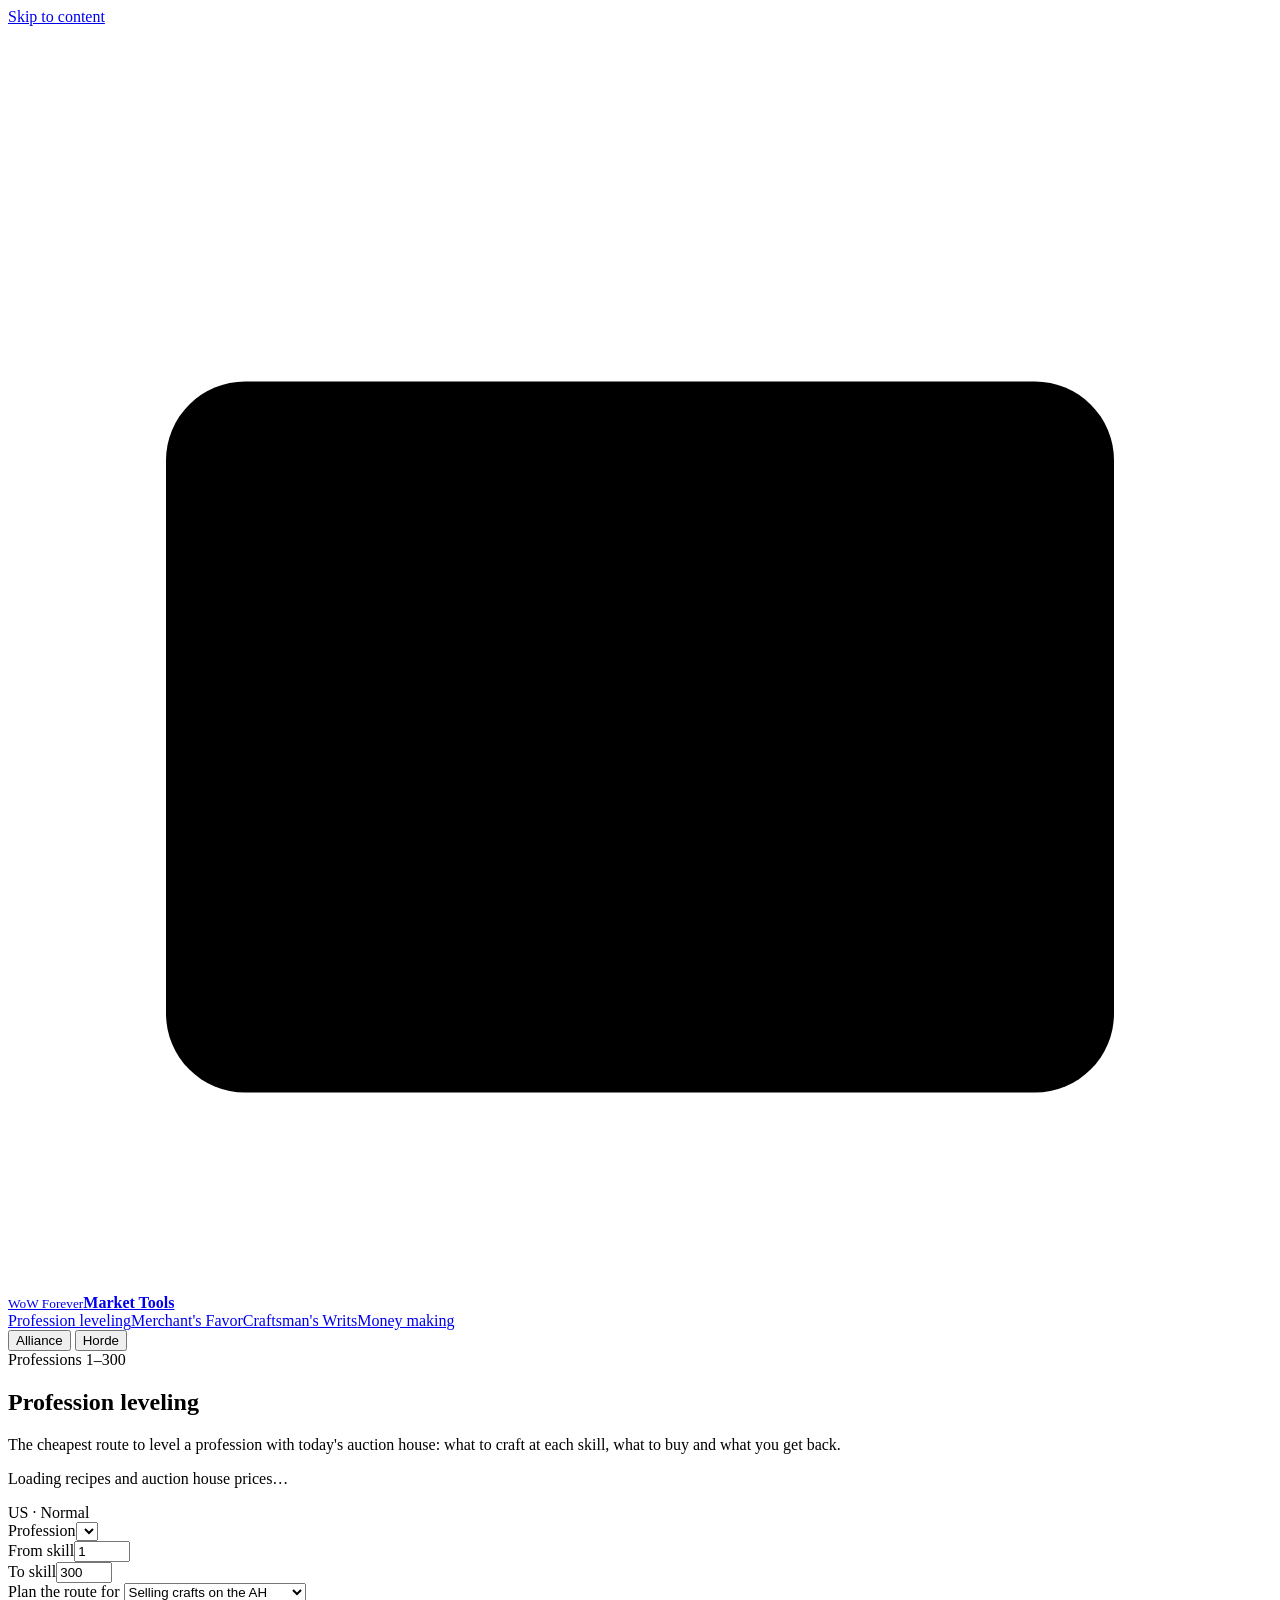
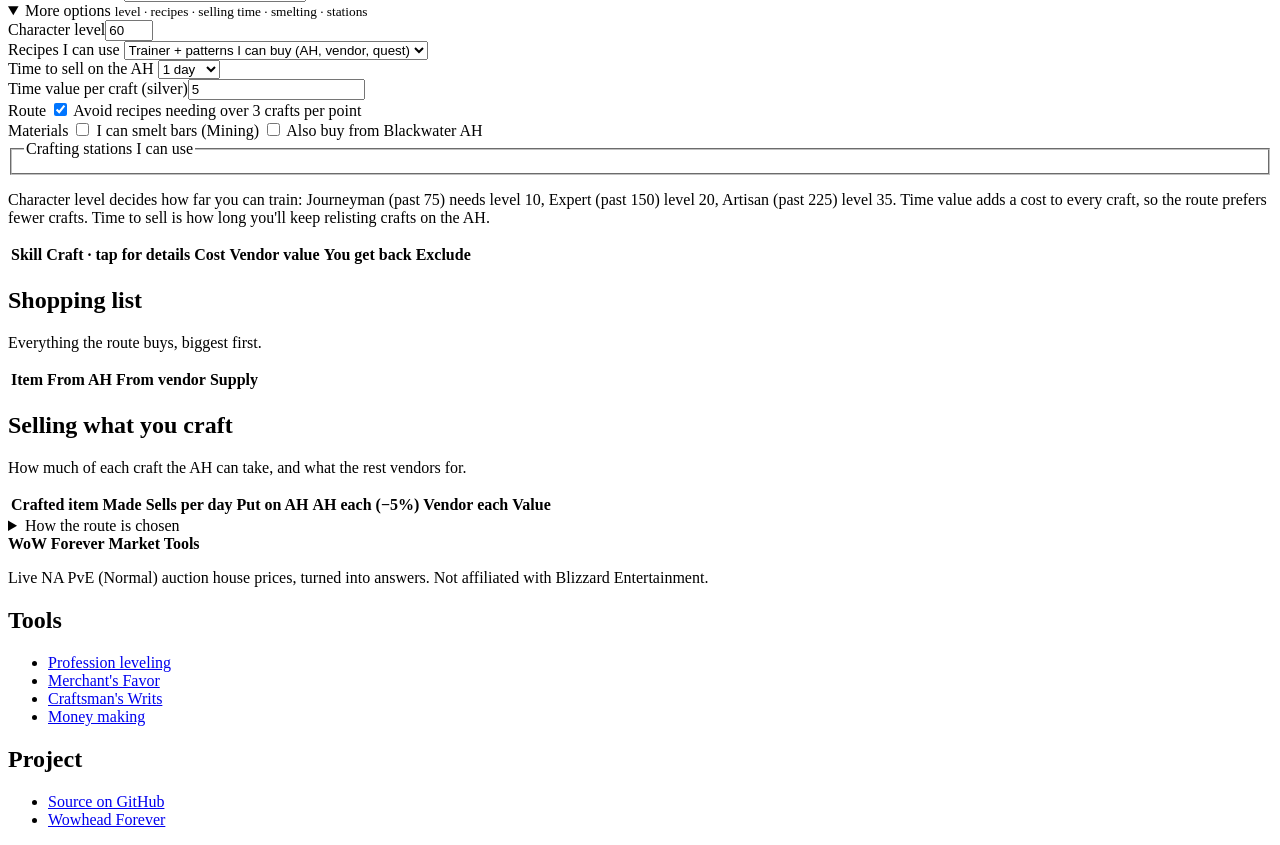
==== index.html @ 5d37f24b "Page text: NA PvE (Normal) instead of EU PvP Co-Authored-By: Claude Opus 5.5 <noreply@anthropic.com>" ====
<!doctype html>
<html lang="en">
<head>
<meta charset="utf-8">
<meta name="viewport" content="width=device-width, initial-scale=1">
<title>Profession Leveling · WoW Forever Market Tools</title>
<meta name="description" content="Cheapest 1-300 profession leveling route for WoW Forever, priced from the NA PvE (Normal) auction house every hour.">
<link rel="icon" href="data:image/svg+xml,%3Csvg xmlns='http://www.w3.org/2000/svg' viewBox='0 0 32 32'%3E%3Crect x='4' y='9' width='24' height='18' rx='2' fill='%23b8862f'/%3E%3Cpath d='M4 14h24M16 9v18' stroke='%23412c0c' stroke-width='2'/%3E%3C/svg%3E">
<link rel="preconnect" href="https://fonts.googleapis.com">
<link rel="preconnect" href="https://fonts.gstatic.com" crossorigin>
<link rel="stylesheet" href="https://fonts.googleapis.com/css2?family=Cinzel:wght@600;700&family=Inter:wght@400;500;600;700;800&display=swap">
<link rel="stylesheet" href="style.css">
</head>
<body>
<a class="skip" href="#main">Skip to content</a>
<header class="top">
  <div class="wrap bar">
    <a class="brand" href="./">
      <svg viewBox="0 0 32 32" aria-hidden="true"><rect x="4" y="9" width="24" height="18" rx="2"/><path d="M4 14h24M16 9v18"/></svg>
      <span class="brand-name"><small>WoW Forever</small><b>Market Tools</b></span>
    </a>
    <nav class="tabs" aria-label="Tools"><a href="./" aria-current="page">Profession leveling</a><a href="favor.html">Merchant's Favor</a><a href="writs.html">Craftsman's Writs</a><a href="money.html">Money making</a></nav>
    <div class="seg" role="radiogroup" aria-label="Faction">
      <button data-faction="alliance" role="radio">Alliance</button>
      <button data-faction="horde" role="radio">Horde</button>
    </div>
  </div>
</header>

<main class="wrap" id="main">
  <section class="intro">
    <span class="eyebrow">Professions 1–300</span>
    <h1>Profession leveling</h1>
    <p class="lead">The cheapest route to level a profession with today's auction house: what to craft at each skill, what to buy and what you get back.</p>
    <div class="intro-meta">
      <p class="status" id="status">Loading recipes and auction house prices…</p>
      <span class="pill" id="market">US · Normal</span>
    </div>
  </section>

  <section class="panel settings" aria-label="Route settings">
    <div class="controls">
      <div class="ctl"><label for="prof">Profession</label><select id="prof"></select></div>
      <div class="ctl"><label for="from" id="fromLbl">From skill</label><input id="from" type="number" min="1" max="299" value="1"></div>
      <div class="ctl"><label for="to" id="toLbl">To skill</label><input id="to" type="number" min="2" max="300" value="300"></div>
      <div class="ctl">
        <label for="sellmode">Plan the route for</label>
        <select id="sellmode">
          <option value="ah">Selling crafts on the AH</option>
          <option value="vendor">Vendoring crafts</option>
          <option value="none">Ignoring what crafts sell for</option>
        </select>
      </div>
    </div>
    <details class="more" open>
      <summary>More options <small>level · recipes · selling time · smelting · stations</small></summary>
      <div class="controls">
        <div class="ctl"><label for="level">Character level</label><input id="level" type="number" min="1" max="60" step="1" value="60" aria-describedby="time-help"></div>
        <div class="ctl">
          <label for="patterns">Recipes I can use</label>
          <select id="patterns">
            <option value="buyable">Trainer + patterns I can buy (AH, vendor, quest)</option>
            <option value="vendor">Trainer + vendor &amp; quest patterns (no drops)</option>
            <option value="trainer">Trainer only</option>
            <option value="all">Trainer + every pattern (I already own them)</option>
          </select>
        </div>
        <div class="ctl">
          <label for="wait">Time to sell on the AH</label>
          <select id="wait">
            <option value="1">1 day</option>
            <option value="3">3 days</option>
            <option value="7">7 days</option>
          </select>
        </div>
        <div class="ctl"><label for="time">Time value per craft (silver)</label><input id="time" type="number" min="0" step="1" value="5" aria-describedby="time-help"></div>
        <div class="ctl">
          <span class="lbl">Route</span>
          <label class="chk"><input id="fast" type="checkbox" checked> Avoid recipes needing over 3 crafts per point</label>
        </div>
        <div class="ctl">
          <span class="lbl">Materials</span>
          <label class="chk"><input id="mining" type="checkbox"> I can smelt bars (Mining)</label>
          <label class="chk"><input id="neutral" type="checkbox"> Also buy from Blackwater AH</label>
        </div>
        <fieldset class="ctl profs" id="stationsCtl"><legend>Crafting stations I can use</legend><div id="stations" class="stations"></div></fieldset>
      </div>
      <div class="controls fish-ctl" id="fishCtl" hidden>
        <div class="ctl fish-both"><label for="ffrom">Fishing from skill</label><input id="ffrom" type="number" min="1" max="299" value="1"></div>
        <div class="ctl fish-both"><label for="fto">Fishing to skill</label><input id="fto" type="number" min="2" max="300" value="300"></div>
        <div class="ctl">
          <label for="pole">Fishing pole</label>
          <select id="pole">
            <option value="0">Fishing Pole (+0)</option>
            <option value="5">Strong Fishing Pole (+5)</option>
            <option value="20">Big Iron Fishing Pole (+20)</option>
            <option value="25">Nat Pagle's Extreme Angler FC-5000 (+25)</option>
            <option value="35">Arcanite Fishing Pole (+35)</option>
          </select>
        </div>
        <div class="ctl"><label for="castsec">Seconds per cast</label><input id="castsec" type="number" min="5" max="40" step="1" value="15"></div>
        <div class="ctl"><label for="hourval">My time is worth (gold / hour)</label><input id="hourval" type="number" min="0" step="1" value="10"></div>
        <div class="ctl fish-both"><span class="lbl">Fish I catch</span><label class="chk"><input id="cookcatch" type="checkbox" checked> Cook them first, even when selling raw would pay more</label></div>
      </div>
      <p class="hint" id="time-help">Character level decides how far you can train: Journeyman (past 75) needs level 10, Expert (past 150) level 20, Artisan (past 225) level 35. Time value adds a cost to every craft, so the route prefers fewer crafts. Time to sell is how long you'll keep relisting crafts on the AH.</p>
    </details>
  </section>

  <section class="panel" aria-label="Fishing route" id="fishPanel" hidden>
    <div class="panel-head">
      <div><h2>Fishing route</h2><p id="fishLead">Where to fish at each skill, with the lure that pays for itself, and what the catch is worth.</p></div>
    </div>
    <div class="plan-sum sum2" id="fishSummary" aria-live="polite"></div>
    <div id="fishStuck"></div>
    <div class="table-scroll">
      <table class="shop fishsteps"><thead><tr><th class="num">Skill</th><th>Where to fish</th><th class="num">Catches</th><th class="num">Time</th><th class="num">Lures</th><th class="num" id="fishRetHead">Catch worth</th></tr></thead><tbody id="fishSteps"></tbody></table>
    </div>
  </section>

  <section class="panel" aria-label="Route" id="routePanel">
    <div class="plan-sum sum2" id="summary" aria-live="polite"></div>
    <div id="stuck"></div>
    <p class="hint" id="excl"></p>
    <div class="table-scroll sticky">
      <table class="steps cards" id="stepsTable">
        <thead><tr><th class="num">Skill</th><th>Craft · tap for details</th><th class="num">Cost</th><th class="num" id="vendHead">Vendor value</th><th class="num" id="retHead">You get back</th><th><span class="sr-only">Exclude</span></th></tr></thead>
        <tbody id="steps"></tbody>
      </table>
    </div>
  </section>

  <section class="panel" aria-label="Shopping list" id="shopPanel">
    <div class="panel-head">
      <div><h2>Shopping list</h2><p>Everything the route buys, biggest first.</p></div>
    </div>
    <div class="table-scroll">
      <table class="shop"><thead><tr><th>Item</th><th class="num">From AH</th><th class="num">From vendor</th><th class="num">Supply</th></tr></thead><tbody id="shop"></tbody></table>
    </div>
  </section>

  <section class="panel" aria-label="Selling">
    <div class="panel-head">
      <div><h2>Selling what you craft</h2><p>How much of each craft the AH can take, and what the rest vendors for.</p></div>
    </div>
    <p class="hint" id="salesnote"></p>
    <div class="table-scroll">
      <table class="shop sell"><thead><tr><th>Crafted item</th><th class="num">Made</th><th class="num">Sells per day</th><th class="num">Put on AH</th><th class="num">AH each (−5%)</th><th class="num">Vendor each</th><th class="num">Value</th></tr></thead><tbody id="sell"></tbody></table>
    </div>
  </section>

  <details class="explain">
    <summary>How the route is chosen</summary>
    <p>Each skill point uses the recipe with the lowest expected cost per point right now. Orange always gives a point; yellow and green give one with chance (grey − skill) ÷ (grey − yellow). Each step's details show its thresholds as <span class="o">yellow</span> <span class="y">green</span> <span class="gr">grey</span>.</p>
    <p>Open a step to see its alternative: the next-cheapest recipe at that point, how much more (or less) it would cost over the same skill points, and a "Use it instead" button that drops the current recipe and re-plans.</p>
    <p>Three rules keep the route practical, like a written guide. It stays on the current recipe unless another one is more than 10% cheaper, so it doesn't switch back and forth for a few copper. With "Avoid recipes needing over 3 crafts per point" ticked, it skips slow green recipes whenever a faster one exists. And every craft costs the time value you set (5 silver by default), so it prefers fewer crafts.</p>
    <p>What you make is kept for later steps when a later recipe needs it (blasting powder for bombs, bolts for tailoring, grinding stones for weapons), like the written guides do: those steps say "keep N for later" and "uses N from earlier steps", and the route plans twice so it knows which reagents are worth making early for skill points. Tools are bought or crafted once, the first time a step needs them: Blacksmith Hammer from a vendor, Arclight Spanner and Gyromatic Micro-Adjustor crafted, and the runed rods every enchant needs.</p>
    <p>Patterns: "Trainer + patterns on AH / vendor / quest" uses patterns you can actually get (vendor prices and NPCs are Classic data; quest patterns such as the Imperial Plate plans count as free). "All patterns" assumes you have every pattern, including drops and new Forever patterns whose source we don't know yet.</p>
    <p>The route stops at each rank cap (75, 150, 225) and shows where to train the next rank. Journeyman needs character level 10, Expert level 20, Artisan level 35, so a lower "Character level" ends the route at the last rank you can train.</p>
    <p>Reagents come from vendors when cheaper, otherwise from the cheapest auction listings still left, or are crafted yourself (bolts, bars, leather…) when that is cheaper. Click ✕ on a step to drop a recipe you don't want; the route is re-planned without it.</p>
    <p>Trainer fees are included: each trainer recipe's cost is paid once, on the step that first uses it ("incl. training"), and each rank's fee (Journeyman 5s, Expert 50s, Artisan 5g) on its training row. Forever's trainer prices and learn skills come from Wowhead's Forever data. Cooking and First Aid's higher ranks come from books or quests, not a trainer fee.</p>
    <p>The route switches recipes only when the other one is clearly cheaper (15%, and at least a minimum per skill point that grows with level) and stays usable for at least 5 more points, so it doesn't jump between items to save a few copper.</p>
    <h3>Fishing</h3>
    <p>Pick <i>Fishing</i> or <i>Fishing + Cooking</i> as the profession. A cast catches something with chance (your skill − the spot's base skill + 5)%, where your skill includes the pole and lure; below the base skill nothing bites, and from base + 95 nothing gets away (25 in the starting zones, 75 in the capitals and level 10–20 zones, 150, 225, 300 and 425 further out). Fishing skill goes up on successful catches only, and where you fish doesn't change the rate: 1 catch per point up to 100, then one more catch per point every 25 skill (10 per point at 290–300), about 1,280 catches for 1–300.</p>
    <p>Each skill point picks the spot and lure with the lowest cost: hours spent × what your time is worth, plus lures, minus what the catch sells for (on the AH up to your share of measured demand, the rest at the vendor). It only moves to another spot when that is clearly better, since travel isn't free, and only to zones your character level is suited for. Ranks: Journeyman at skill 50 from any fishing trainer (level 10), Expert with the book "Expert Fishing - The Bass and You" from Old Man Heming in Booty Bay (skill 125, level 20), Artisan from Nat Pagle's quest in Dustwallow Marsh (skill 225, level 35).</p>
    <p><i>Fishing + Cooking</i> plans both: the fishing route first, then the cooking route uses the fish you caught before buying any (each fish counted at what you'd have sold it for). With "Cook them first" ticked (the default) the cooking route treats your catch as nearly free (its vendor price), so it cooks the fish you caught before buying anything; the totals still count what you give up by not selling them raw. Untick it to cook a fish only when that beats selling it. The fishing route values fish the cooking route needs at what buying them would cost, so it prefers spots with the fish you'll cook. Cook a step once you've caught its fish.</p>
    <p class="fine">Fishing data: Classic 1.12 server tables (zone skills and catch tables), whose skill thresholds match WoW Forever's; Forever's fishing camp objects (Fishing Rack, Fishing Hut) and new baits aren't included. Fish shares are averages: Nightfin Snapper bites at night and Sunscale Salmon by day, and Winter Squid (Oct–Mar) or Summer Bass (Apr–Sep) depend on the season. Schools (pools) aren't modelled.</p>
    <h3>How AH sales are estimated</h3>
    <p>Blizzard's API lists auctions but never says what sold. Every hour the price job compares the new snapshot with the previous one: a listing with 2+ hours left that is gone an hour later can't have expired, so it was bought or cancelled by its seller (the two look the same). That gives units taken off the AH per day for each item: an upper limit on real sales, used as demand.</p>
    <p>The plan only puts on the AH what you could sell at half of that daily demand over the time you pick, priced at the lower of the cheapest listing now and the average price items actually sold at, minus the 5% cut. The rest is vendored. Prices move while everyone levels: when an item's price is falling, the plan assumes it keeps falling until the middle of your selling time (it never assumes a rise), and when more than 2 days of supply is already listed your share shrinks in proportion. The sell list shows each item's trend and warns about crowded markets; when the bot publishes new prices the page offers to re-plan. Deposits and undercutting wars are not included, so the AH total is still an estimate; the vendor total is guaranteed.</p>
    <h3>About the data</h3>
    <p>Recipes, reagents and skill-up colours come from the live WoW Forever client (via the Blizzard Game Data API and wago.tools client tables), so Forever's own changes are included — for example sharpening stones turn grey much earlier than in Classic. The client doesn't say at which skill a trainer teaches a recipe, so that comes from Classic, lowered by as much as Forever moved the recipe's colours (Forever teaches many Tailoring, Blacksmithing and Leatherworking recipes 20–30 points earlier). Vendor prices come from Classic data. Forever turned many recipes into patterns (many bought with Merchant's Favor from the faction camp vendors); pattern steps are tagged, with the auction house price when one is listed. Some recipes need crafting stations such as an Anvil, Forge, Tanning Rack or Sewing Machine.</p>
    <p class="fine" id="perf"></p>
  </details>
</main>

<footer class="site-foot">
  <div class="wrap foot">
    <div>
      <b>WoW Forever Market Tools</b>
      <p>Live NA PvE (Normal) auction house prices, turned into answers. Not affiliated with Blizzard Entertainment.</p>
      <p id="updated"></p>
    </div>
    <nav aria-label="Tools (footer)">
      <h2>Tools</h2>
      <ul><li><a href="./">Profession leveling</a></li><li><a href="favor.html">Merchant's Favor</a></li><li><a href="writs.html">Craftsman's Writs</a></li><li><a href="money.html">Money making</a></li></ul>
    </nav>
    <div>
      <h2>Project</h2>
      <ul><li><a href="https://github.com/AidVir/wow-forever-favor">Source on GitHub</a></li><li><a href="https://www.wowhead.com/forever">Wowhead Forever</a></li></ul>
    </div>
  </div>
</footer>
<script type="module" src="leveling.js"></script>
</body>
</html>
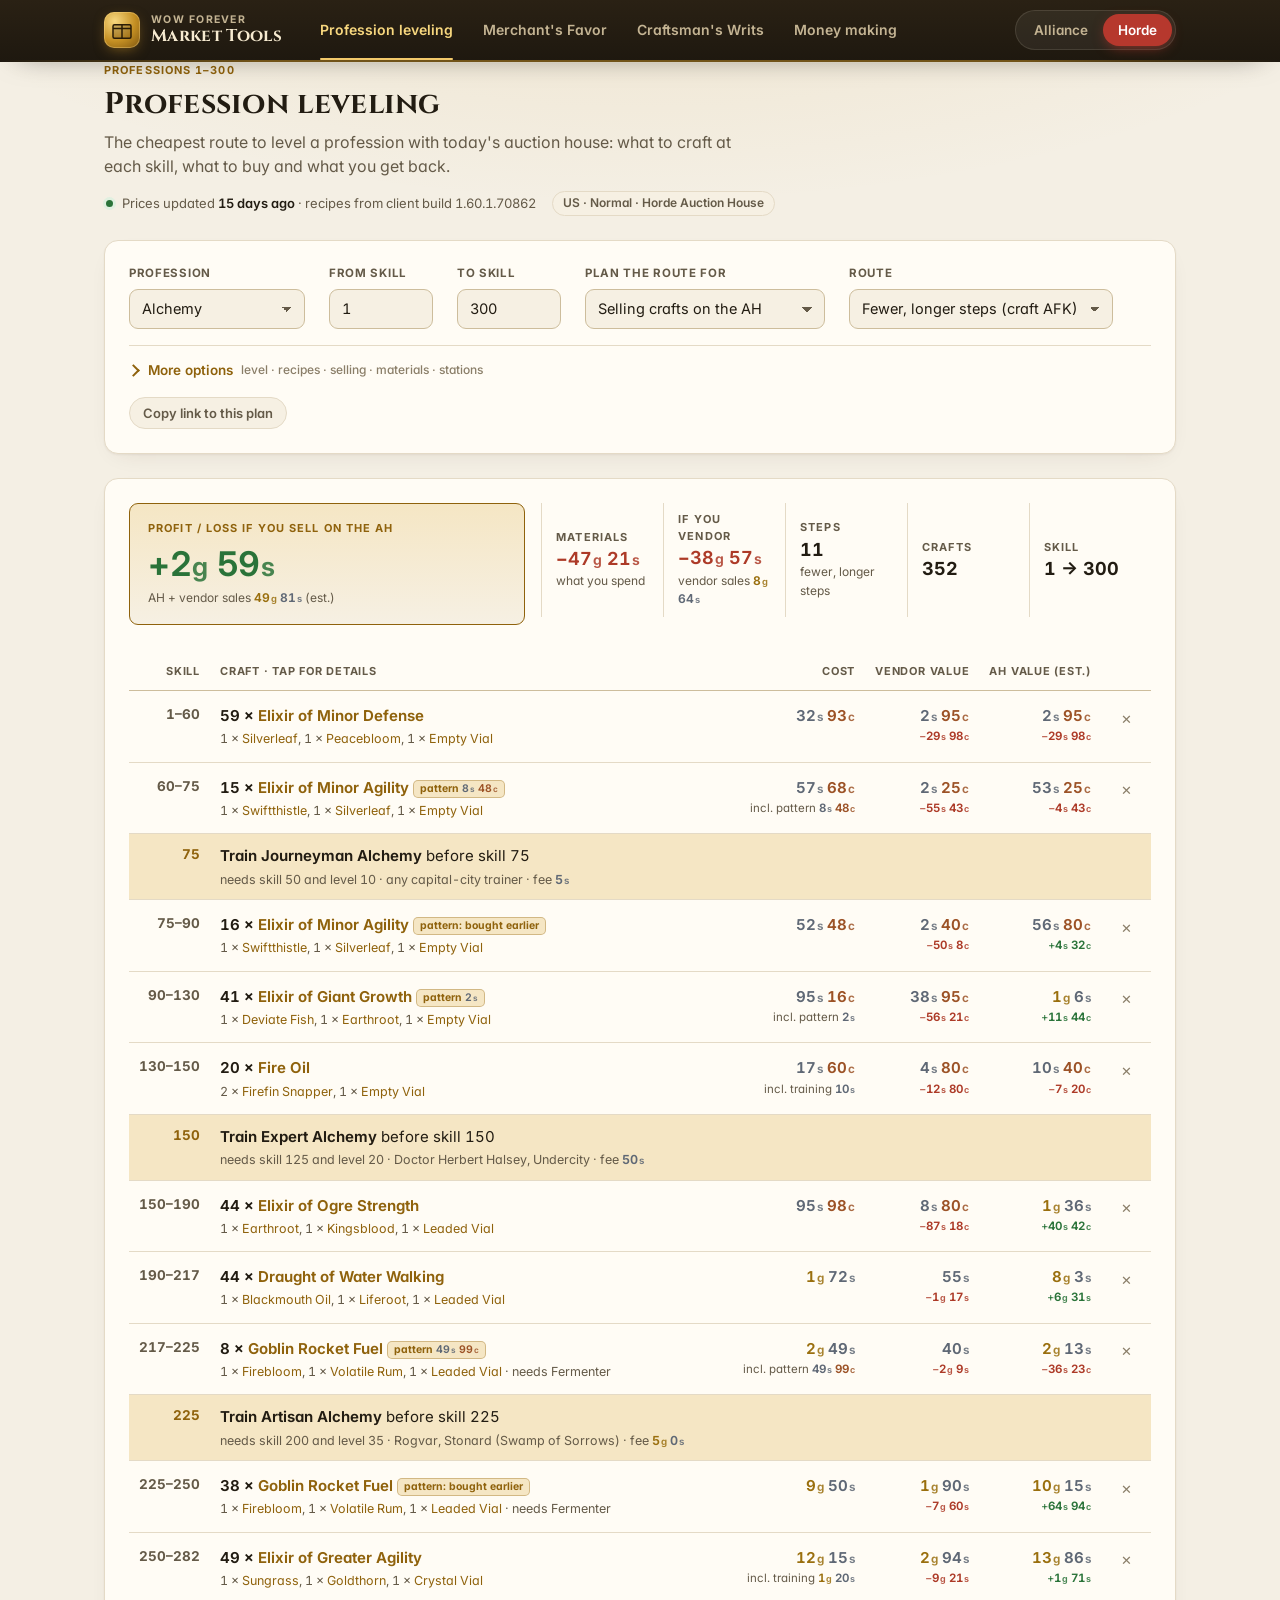
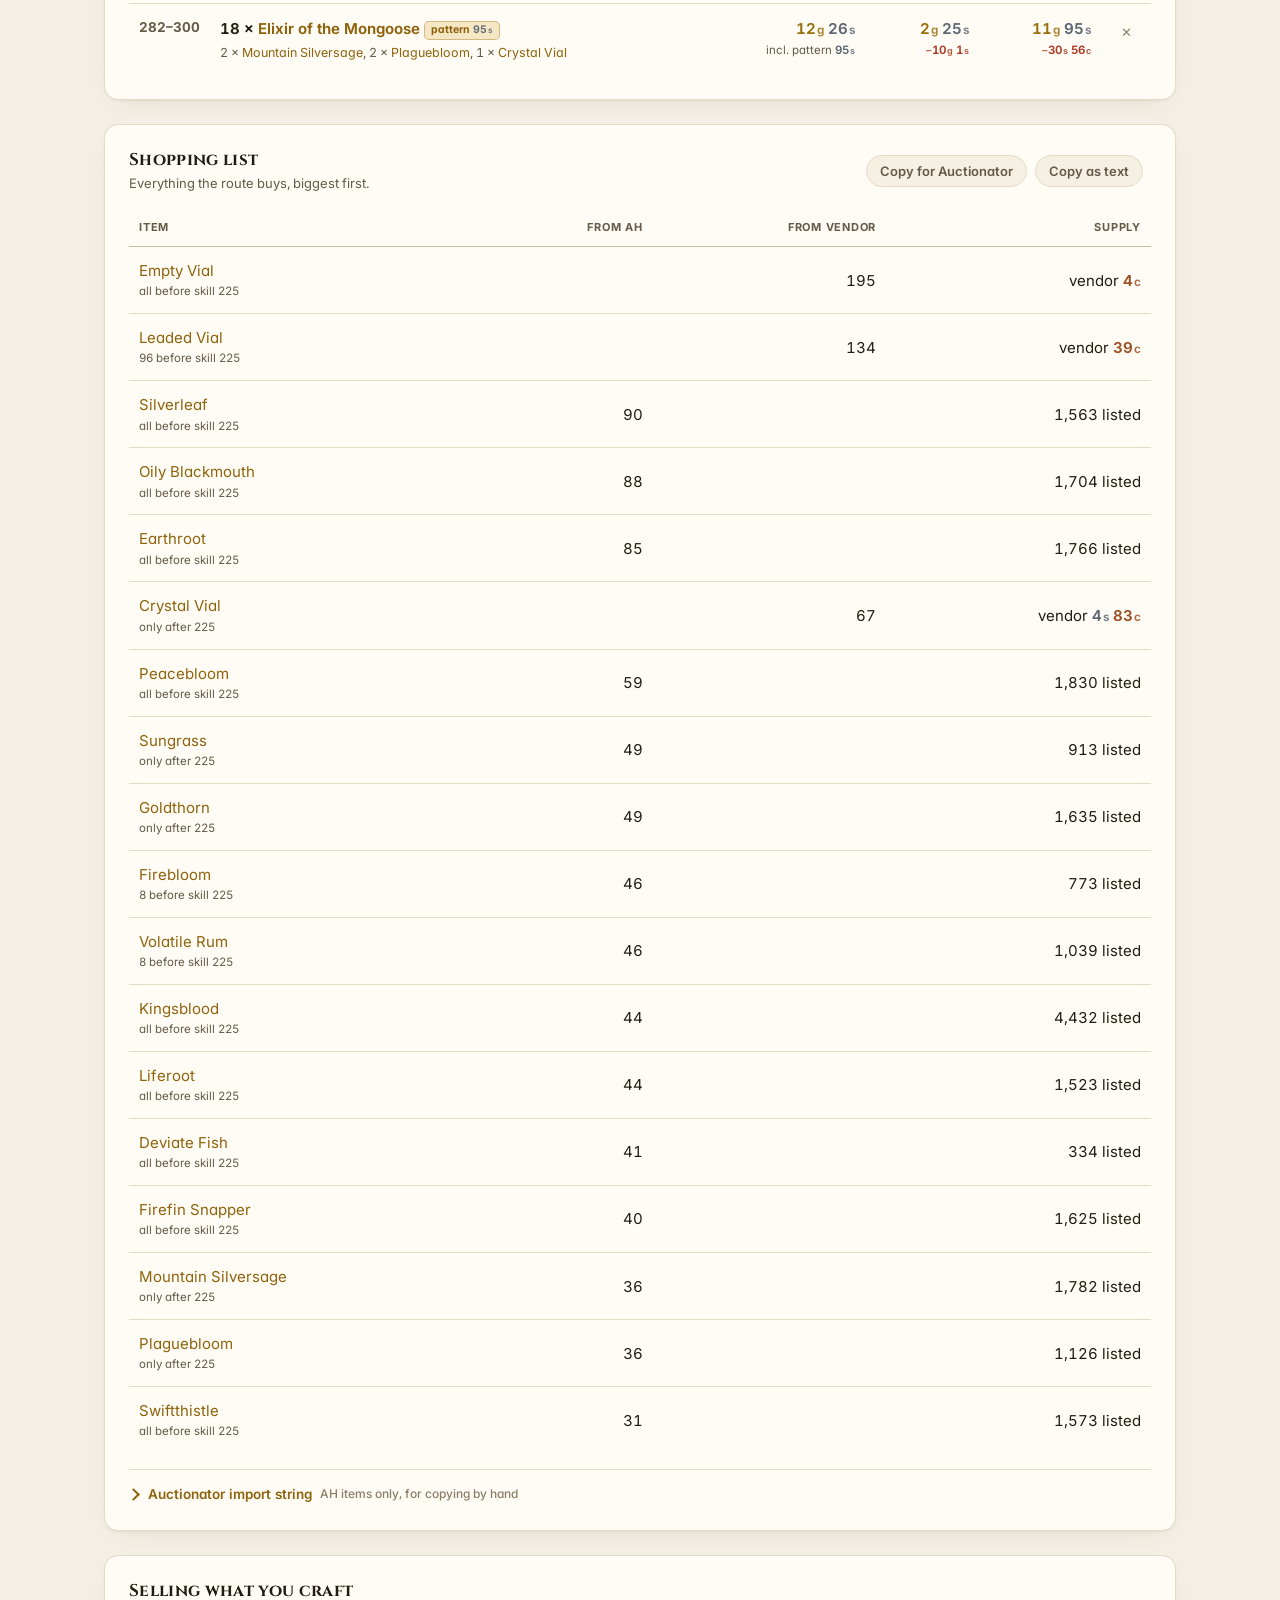
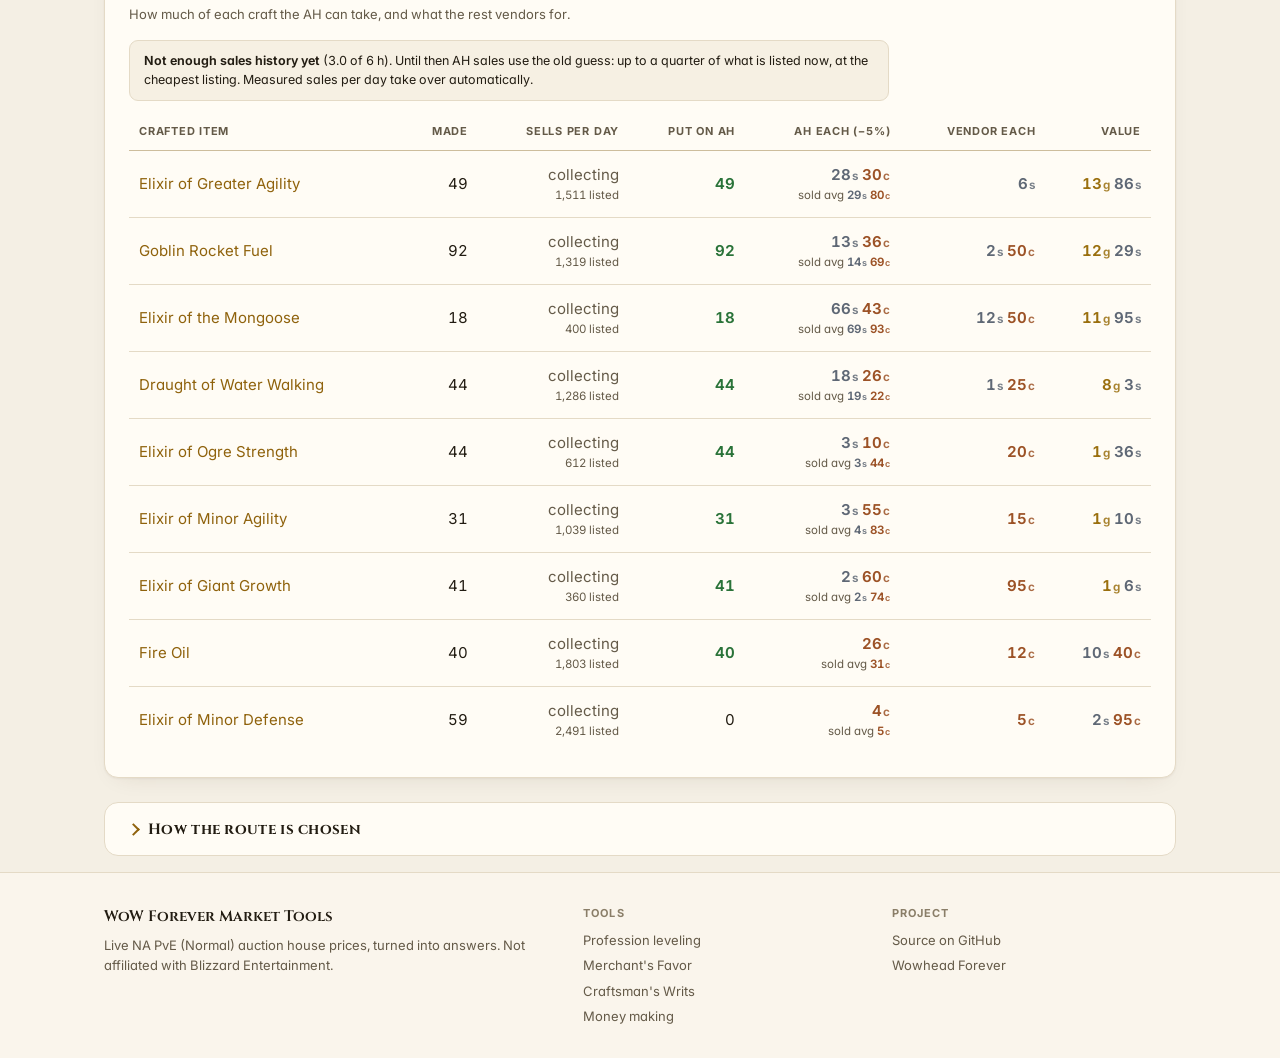
==== commit 57eb4e23: "Sync with AidVir/wow-forever-favor (46f8a31) Keeps this fork's NA PvE prices, houses and wording.  C" ====
--- a/index.html
+++ b/index.html
@@ -41,8 +41,8 @@
   <section class="panel settings" aria-label="Route settings">
     <div class="controls">
       <div class="ctl"><label for="prof">Profession</label><select id="prof"></select></div>
-      <div class="ctl"><label for="from" id="fromLbl">From skill</label><input id="from" type="number" min="1" max="299" value="1"></div>
-      <div class="ctl"><label for="to" id="toLbl">To skill</label><input id="to" type="number" min="2" max="300" value="300"></div>
+      <div class="ctl ctl-num"><label for="from" id="fromLbl">From skill</label><input id="from" type="number" min="1" max="299" value="1"></div>
+      <div class="ctl ctl-num"><label for="to" id="toLbl">To skill</label><input id="to" type="number" min="2" max="300" value="300"></div>
       <div class="ctl">
         <label for="sellmode">Plan the route for</label>
         <select id="sellmode">
@@ -51,20 +51,34 @@
           <option value="none">Ignoring what crafts sell for</option>
         </select>
       </div>
-    </div>
-    <details class="more" open>
-      <summary>More options <small>level · recipes · selling time · smelting · stations</small></summary>
-      <div class="controls">
-        <div class="ctl"><label for="level">Character level</label><input id="level" type="number" min="1" max="60" step="1" value="60" aria-describedby="time-help"></div>
-        <div class="ctl">
-          <label for="patterns">Recipes I can use</label>
-          <select id="patterns">
-            <option value="buyable">Trainer + patterns I can buy (AH, vendor, quest)</option>
-            <option value="vendor">Trainer + vendor &amp; quest patterns (no drops)</option>
-            <option value="trainer">Trainer only</option>
-            <option value="all">Trainer + every pattern (I already own them)</option>
-          </select>
-        </div>
+      <div class="ctl">
+        <label for="mode">Route</label>
+        <select id="mode">
+          <option value="afk">Fewer, longer steps (craft AFK)</option>
+          <option value="profit">Most profit (switch often)</option>
+        </select>
+      </div>
+    </div>
+    <details class="more" data-remember="lv-more">
+      <summary>More options <small>level · recipes · selling · materials · stations</small></summary>
+      <div class="opt-group">
+        <h3 class="opt-h">Character &amp; recipes</h3>
+        <div class="controls">
+          <div class="ctl ctl-num"><label for="level">Character level</label><input id="level" type="number" min="1" max="60" step="1" value="60" aria-describedby="time-help"></div>
+          <div class="ctl ctl-wide">
+            <label for="patterns">Recipes I can use</label>
+            <select id="patterns">
+              <option value="buyable">Trainer + patterns I can buy (AH, vendor, quest)</option>
+              <option value="vendor">Trainer + vendor &amp; quest patterns (no drops)</option>
+              <option value="trainer">Trainer only</option>
+              <option value="all">Trainer + every pattern (I already own them)</option>
+            </select>
+          </div>
+        </div>
+      </div>
+      <div class="opt-group">
+        <h3 class="opt-h">Route &amp; selling</h3>
+        <div class="controls">
         <div class="ctl">
           <label for="wait">Time to sell on the AH</label>
           <select id="wait">
@@ -73,37 +87,55 @@
             <option value="7">7 days</option>
           </select>
         </div>
-        <div class="ctl"><label for="time">Time value per craft (silver)</label><input id="time" type="number" min="0" step="1" value="5" aria-describedby="time-help"></div>
-        <div class="ctl">
-          <span class="lbl">Route</span>
-          <label class="chk"><input id="fast" type="checkbox" checked> Avoid recipes needing over 3 crafts per point</label>
-        </div>
-        <div class="ctl">
-          <span class="lbl">Materials</span>
-          <label class="chk"><input id="mining" type="checkbox"> I can smelt bars (Mining)</label>
-          <label class="chk"><input id="neutral" type="checkbox"> Also buy from Blackwater AH</label>
-        </div>
-        <fieldset class="ctl profs" id="stationsCtl"><legend>Crafting stations I can use</legend><div id="stations" class="stations"></div></fieldset>
-      </div>
-      <div class="controls fish-ctl" id="fishCtl" hidden>
-        <div class="ctl fish-both"><label for="ffrom">Fishing from skill</label><input id="ffrom" type="number" min="1" max="299" value="1"></div>
-        <div class="ctl fish-both"><label for="fto">Fishing to skill</label><input id="fto" type="number" min="2" max="300" value="300"></div>
-        <div class="ctl">
-          <label for="pole">Fishing pole</label>
-          <select id="pole">
-            <option value="0">Fishing Pole (+0)</option>
-            <option value="5">Strong Fishing Pole (+5)</option>
-            <option value="20">Big Iron Fishing Pole (+20)</option>
-            <option value="25">Nat Pagle's Extreme Angler FC-5000 (+25)</option>
-            <option value="35">Arcanite Fishing Pole (+35)</option>
-          </select>
-        </div>
-        <div class="ctl"><label for="castsec">Seconds per cast</label><input id="castsec" type="number" min="5" max="40" step="1" value="15"></div>
-        <div class="ctl"><label for="hourval">My time is worth (gold / hour)</label><input id="hourval" type="number" min="0" step="1" value="10"></div>
-        <div class="ctl fish-both"><span class="lbl">Fish I catch</span><label class="chk"><input id="cookcatch" type="checkbox" checked> Cook them first, even when selling raw would pay more</label></div>
-      </div>
-      <p class="hint" id="time-help">Character level decides how far you can train: Journeyman (past 75) needs level 10, Expert (past 150) level 20, Artisan (past 225) level 35. Time value adds a cost to every craft, so the route prefers fewer crafts. Time to sell is how long you'll keep relisting crafts on the AH.</p>
+        <div class="ctl ctl-num"><label for="time">Time per craft (silver)</label><input id="time" type="number" min="0" step="1" value="5" aria-describedby="time-help"></div>
+        </div>
+        <p class="hint" id="time-help">Ranks need character level 10 (past 75), 20 (past 150) and 35 (past 225). Time per craft makes the route prefer fewer crafts.</p>
+      </div>
+      <div class="opt-group">
+        <h3 class="opt-h">Materials</h3>
+        <div class="controls">
+          <div class="ctl">
+            <span class="lbl">I can also</span>
+            <label class="chk"><input id="mining" type="checkbox"> Smelt bars (Mining)</label>
+            <label class="chk"><input id="neutral" type="checkbox"> Buy from Blackwater AH (neutral)</label>
+          </div>
+          <fieldset class="ctl profs" id="stationsCtl"><legend>Crafting stations I can use</legend><div id="stations" class="stations"></div></fieldset>
+        </div>
+        <div class="controls owned-ctl">
+          <div class="ctl owned">
+            <label for="owned">Materials I already have</label>
+            <textarea id="owned" rows="3" spellcheck="false" autocomplete="off" placeholder="20x Linen Cloth&#10;Copper Bar x40&#10;Light Leather 15" aria-describedby="owned-help ownedHint"></textarea>
+            <p class="hint" id="owned-help">One item per line with a count. Used first and counted as free.</p>
+            <p class="hint" id="ownedHint" aria-live="polite"></p>
+          </div>
+        </div>
+      </div>
+      <div class="opt-group" id="fishCtl" hidden>
+        <h3 class="opt-h">Fishing</h3>
+        <div class="controls fish-ctl">
+          <div class="ctl ctl-num fish-both"><label for="ffrom">Fishing from skill</label><input id="ffrom" type="number" min="1" max="299" value="1"></div>
+          <div class="ctl ctl-num fish-both"><label for="fto">Fishing to skill</label><input id="fto" type="number" min="2" max="300" value="300"></div>
+          <div class="ctl">
+            <label for="pole">Fishing pole</label>
+            <select id="pole">
+              <option value="0">Fishing Pole (+0)</option>
+              <option value="5" data-lvl="5">Strong Fishing Pole (+5)</option>
+              <option value="15" data-lvl="20">Ravaged Fishing Pole (+15, level 20)</option>
+              <option value="20" data-lvl="25">Big Iron Fishing Pole (+20, level 25)</option>
+              <option value="25">Nat Pagle's Extreme Angler FC-5000 (+25)</option>
+              <option value="35">Arcanite Fishing Pole (+35)</option>
+            </select>
+          </div>
+          <div class="ctl ctl-num"><label for="castsec">Seconds per cast</label><input id="castsec" type="number" min="5" max="40" step="1" value="15"></div>
+          <div class="ctl ctl-num"><label for="hourval">My time (gold / hour)</label><input id="hourval" type="number" min="0" step="1" value="10"></div>
+          <div class="ctl fish-both"><span class="lbl">Fish I catch</span><label class="chk"><input id="cookcatch" type="checkbox" checked> Cook them first, even when raw pays more</label></div>
+        </div>
+      </div>
     </details>
+    <div class="share-row">
+      <button type="button" class="chip" id="shareLink">Copy link to this plan</button>
+      <span class="share-msg" id="shareMsg" aria-live="polite"></span>
+    </div>
   </section>
 
   <section class="panel" aria-label="Fishing route" id="fishPanel" hidden>
@@ -132,10 +164,20 @@
   <section class="panel" aria-label="Shopping list" id="shopPanel">
     <div class="panel-head">
       <div><h2>Shopping list</h2><p>Everything the route buys, biggest first.</p></div>
+      <div class="export-btns">
+        <button type="button" class="chip" id="copyAuc" title="Paste in Auctionator: Shopping tab → Import">Copy for Auctionator</button>
+        <button type="button" class="chip" id="copyTxt">Copy as text</button>
+        <span class="copy-msg" id="copyMsg" role="status" aria-live="polite"></span>
+      </div>
     </div>
     <div class="table-scroll">
       <table class="shop"><thead><tr><th>Item</th><th class="num">From AH</th><th class="num">From vendor</th><th class="num">Supply</th></tr></thead><tbody id="shop"></tbody></table>
     </div>
+    <details class="more export">
+      <summary>Auctionator import string <small>AH items only, for copying by hand</small></summary>
+      <p class="hint">In game: Auction House → Auctionator's Shopping tab → Import, paste, Import. Vendor items aren't included; "Copy as text" lists them too.</p>
+      <textarea id="aucStr" readonly rows="3" spellcheck="false" aria-label="Auctionator shopping list import string"></textarea>
+    </details>
   </section>
 
   <section class="panel" aria-label="Selling">
@@ -152,13 +194,15 @@
     <summary>How the route is chosen</summary>
     <p>Each skill point uses the recipe with the lowest expected cost per point right now. Orange always gives a point; yellow and green give one with chance (grey − skill) ÷ (grey − yellow). Each step's details show its thresholds as <span class="o">yellow</span> <span class="y">green</span> <span class="gr">grey</span>.</p>
     <p>Open a step to see its alternative: the next-cheapest recipe at that point, how much more (or less) it would cost over the same skill points, and a "Use it instead" button that drops the current recipe and re-plans.</p>
-    <p>Three rules keep the route practical, like a written guide. It stays on the current recipe unless another one is more than 10% cheaper, so it doesn't switch back and forth for a few copper. With "Avoid recipes needing over 3 crafts per point" ticked, it skips slow green recipes whenever a faster one exists. And every craft costs the time value you set (5 silver by default), so it prefers fewer crafts.</p>
+    <p>"Route" picks one of two modes. <b>Fewer, longer steps</b> (the default) is for queueing big batches and crafting AFK: it skips slow recipes (over 3 crafts per point) whenever a faster one costs at most twice as much, and picks each new recipe by its average cost over the whole run it can cover before it gets slow, plus a penalty for each extra step, so recipes that stay orange and yellow for many points win. It stays on that recipe until it gets slow unless another one is much cheaper (by about half of what a point costs there) for at least 15 points, merges steps of under 5 points into a neighbour when that costs little, and counts AH sales 10% lower since they're an estimate. That usually gives 9–15 steps for 1–300 instead of 20–30, and the summary shows how much more it costs than the other mode. <b>Most profit</b> switches to whatever recipe is cheapest at every point, even for a few crafts and slow ones. Either way every craft costs the time value you set (5 silver by default), so the route prefers fewer crafts.</p>
     <p>What you make is kept for later steps when a later recipe needs it (blasting powder for bombs, bolts for tailoring, grinding stones for weapons), like the written guides do: those steps say "keep N for later" and "uses N from earlier steps", and the route plans twice so it knows which reagents are worth making early for skill points. Tools are bought or crafted once, the first time a step needs them: Blacksmith Hammer from a vendor, Arclight Spanner and Gyromatic Micro-Adjustor crafted, and the runed rods every enchant needs.</p>
     <p>Patterns: "Trainer + patterns on AH / vendor / quest" uses patterns you can actually get (vendor prices and NPCs are Classic data; quest patterns such as the Imperial Plate plans count as free). "All patterns" assumes you have every pattern, including drops and new Forever patterns whose source we don't know yet.</p>
     <p>The route stops at each rank cap (75, 150, 225) and shows where to train the next rank. Journeyman needs character level 10, Expert level 20, Artisan level 35, so a lower "Character level" ends the route at the last rank you can train.</p>
     <p>Reagents come from vendors when cheaper, otherwise from the cheapest auction listings still left, or are crafted yourself (bolts, bars, leather…) when that is cheaper. Click ✕ on a step to drop a recipe you don't want; the route is re-planned without it.</p>
+    <p>"Copy for Auctionator" copies the shopping list's AH items as an Auctionator shopping list (exact item names with the quantity to buy) named after the profession and skill range: in game open Auctionator's Shopping tab, click Import and paste it. "Copy as text" gives plain lines such as "20x Linen Cloth", vendor items included.</p>
+    <p>Materials you already have (under More options) are used before anything is bought and count as free, since you own them already: steps say "uses N from your bags", the shopping list shows "have N" and buys only the rest. Names are matched to the game's item names, ignoring case; lines that match no item are listed under the box.</p>
+    <p>"Copy link to this plan" copies a link with your settings in it (profession, skills, selling mode, route mode, recipes, faction, character level, time value, excluded recipes, fishing settings and, when the list is short, your materials). Opening the link shows the same plan, priced with that moment's auction house; the page also keeps its address up to date as you change settings. Crafting stations aren't in the link.</p>
     <p>Trainer fees are included: each trainer recipe's cost is paid once, on the step that first uses it ("incl. training"), and each rank's fee (Journeyman 5s, Expert 50s, Artisan 5g) on its training row. Forever's trainer prices and learn skills come from Wowhead's Forever data. Cooking and First Aid's higher ranks come from books or quests, not a trainer fee.</p>
-    <p>The route switches recipes only when the other one is clearly cheaper (15%, and at least a minimum per skill point that grows with level) and stays usable for at least 5 more points, so it doesn't jump between items to save a few copper.</p>
     <h3>Fishing</h3>
     <p>Pick <i>Fishing</i> or <i>Fishing + Cooking</i> as the profession. A cast catches something with chance (your skill − the spot's base skill + 5)%, where your skill includes the pole and lure; below the base skill nothing bites, and from base + 95 nothing gets away (25 in the starting zones, 75 in the capitals and level 10–20 zones, 150, 225, 300 and 425 further out). Fishing skill goes up on successful catches only, and where you fish doesn't change the rate: 1 catch per point up to 100, then one more catch per point every 25 skill (10 per point at 290–300), about 1,280 catches for 1–300.</p>
     <p>Each skill point picks the spot and lure with the lowest cost: hours spent × what your time is worth, plus lures, minus what the catch sells for (on the AH up to your share of measured demand, the rest at the vendor). It only moves to another spot when that is clearly better, since travel isn't free, and only to zones your character level is suited for. Ranks: Journeyman at skill 50 from any fishing trainer (level 10), Expert with the book "Expert Fishing - The Bass and You" from Old Man Heming in Booty Bay (skill 125, level 20), Artisan from Nat Pagle's quest in Dustwallow Marsh (skill 225, level 35).</p>
--- a/style.css
+++ b/style.css
@@ -0,0 +1,585 @@
+/* WoW Forever market tools — shared styles.
+   Hand-written instead of a CSS framework: the site has no build step, and every page shares the
+   same few components (header, intro, hero, panels, controls, tables, footer), so one stylesheet stays
+   small and fast. Token and class names are shared with the JS and other pages: add, don't rename. */
+
+/* `hidden` must win over component display rules (.ctl is grid, fieldset.profs is flex) */
+[hidden] { display: none !important; }
+
+/* ---------- tokens ---------- */
+:root {
+  --bg: #f4efe4;
+  --bg-glow: rgba(196, 144, 40, .16);
+  --surface: #fffcf5;
+  --surface-2: #f6f0e3;
+  --surface-3: #ebe2cf;
+  --line: #e4dac6;
+  --line-strong: #cdbd9c;
+  --text: #221c12;
+  --muted: #645a48;
+  --faint: #8a7e68;
+  --accent: #8f620c;
+  --accent-2: #c48f23;
+  --accent-soft: #f5e6c4;
+  --on-accent: #fffaf0;
+  --good: #2a7339; --good-soft: #e0f0e0;
+  --bad: #ad3a27; --bad-soft: #f8e1dc;
+  --gold: #9a6f0e; --silver: #5f6875; --copper: #9c5226;
+  --alliance: #2b5fae; --horde: #b0352c;
+  --epic: #8346bd;
+  --header-bg: linear-gradient(180deg, #2a2114 0%, #1e180f 100%);
+  --header-text: #f6ead0; --header-muted: #c4b493; --header-line: rgba(246, 234, 208, .12);
+  --radius: 14px; --radius-sm: 9px;
+  --shadow: 0 1px 2px rgba(60, 40, 10, .05), 0 8px 24px -14px rgba(60, 40, 10, .16);
+  --shadow-lift: 0 2px 4px rgba(60, 40, 10, .07), 0 16px 32px -18px rgba(60, 40, 10, .26);
+  --font: "Inter", system-ui, -apple-system, "Segoe UI", Roboto, sans-serif;
+  --display: "Cinzel", Georgia, "Times New Roman", serif;
+  /* spacing + type scale (new; use these in new components) */
+  --sp-1: 4px; --sp-2: 8px; --sp-3: 12px; --sp-4: 16px; --sp-5: 24px; --sp-6: 32px; --sp-7: 48px;
+  --fs-xs: 12px; --fs-sm: 13px; --fs-md: 15px; --fs-lg: 17px; --fs-xl: 22px; --fs-2xl: 30px; --fs-3xl: 42px;
+  --header-h: 62px;
+  color-scheme: light;
+}
+@media (prefers-color-scheme: dark) {
+  :root:not([data-theme="light"]) {
+    --bg: #100d09; --bg-glow: rgba(214, 160, 52, .10);
+    --surface: #1a1610; --surface-2: #211c14; --surface-3: #2c251b;
+    --line: #2d261c; --line-strong: #43392a;
+    --text: #efe6d2; --muted: #ad9f84; --faint: #8a7c64;
+    --accent: #e6b450; --accent-2: #f2c96a; --accent-soft: #3a2e17; --on-accent: #1a1308;
+    --good: #72c483; --good-soft: #17301d; --bad: #ec7f69; --bad-soft: #3a1c16;
+    --gold: #ecc55a; --silver: #bcc3cd; --copper: #df8f5e;
+    --alliance: #6f9fe6; --horde: #ea6e62; --epic: #b884ec;
+    --header-bg: linear-gradient(180deg, #19140c 0%, #130f09 100%);
+    --header-line: rgba(246, 234, 208, .08);
+    --shadow: 0 1px 0 rgba(255, 240, 210, .03) inset, 0 10px 30px -18px rgba(0, 0, 0, .8);
+    --shadow-lift: 0 1px 0 rgba(255, 240, 210, .05) inset, 0 18px 40px -18px rgba(0, 0, 0, .9);
+    color-scheme: dark;
+  }
+}
+:root[data-theme="dark"] {
+  --bg: #100d09; --bg-glow: rgba(214, 160, 52, .10);
+  --surface: #1a1610; --surface-2: #211c14; --surface-3: #2c251b;
+  --line: #2d261c; --line-strong: #43392a;
+  --text: #efe6d2; --muted: #ad9f84; --faint: #8a7c64;
+  --accent: #e6b450; --accent-2: #f2c96a; --accent-soft: #3a2e17; --on-accent: #1a1308;
+  --good: #72c483; --good-soft: #17301d; --bad: #ec7f69; --bad-soft: #3a1c16;
+  --gold: #ecc55a; --silver: #bcc3cd; --copper: #df8f5e;
+  --alliance: #6f9fe6; --horde: #ea6e62; --epic: #b884ec;
+  --header-bg: linear-gradient(180deg, #19140c 0%, #130f09 100%);
+  --header-line: rgba(246, 234, 208, .08);
+  --shadow: 0 1px 0 rgba(255, 240, 210, .03) inset, 0 10px 30px -18px rgba(0, 0, 0, .8);
+  --shadow-lift: 0 1px 0 rgba(255, 240, 210, .05) inset, 0 18px 40px -18px rgba(0, 0, 0, .9);
+  color-scheme: dark;
+}
+
+/* ---------- base ---------- */
+* { box-sizing: border-box; }
+html { -webkit-text-size-adjust: 100%; scroll-padding-top: calc(var(--header-h) + 12px); }
+body {
+  margin: 0; min-height: 100vh; display: flex; flex-direction: column;
+  background: radial-gradient(1200px 520px at 50% -160px, var(--bg-glow), transparent 70%) no-repeat, var(--bg);
+  color: var(--text);
+  font: var(--fs-md)/1.55 var(--font);
+  font-feature-settings: "tnum" 1, "cv11" 1;
+  -webkit-font-smoothing: antialiased;
+}
+body > main { flex: 1 0 auto; }
+body[data-faction="alliance"] { --fac: var(--alliance); }
+body[data-faction="horde"] { --fac: var(--horde); }
+a { color: var(--accent); text-decoration-thickness: 1px; text-underline-offset: 2px; }
+a:hover { color: var(--accent-2); }
+b, strong { font-weight: 650; }
+:focus-visible { outline: 2px solid var(--accent); outline-offset: 2px; border-radius: 4px; }
+.wrap { max-width: 1120px; margin: 0 auto; padding: 0 24px; width: 100%; }
+.skip { position: absolute; left: 12px; top: -60px; z-index: 50; background: var(--accent); color: var(--on-accent); padding: 8px 14px; border-radius: 8px; font-weight: 700; text-decoration: none; }
+.skip:focus { top: 10px; color: var(--on-accent); }
+.sr-only { position: absolute; width: 1px; height: 1px; overflow: hidden; clip: rect(0 0 0 0); white-space: nowrap; }
+
+/* ---------- header: brand · tools nav · faction ---------- */
+.top {
+  background: var(--header-bg); color: var(--header-text);
+  position: sticky; top: 0; z-index: 20;
+  box-shadow: 0 1px 0 var(--header-line), 0 10px 30px -20px rgba(0, 0, 0, .6);
+}
+.top::after { /* thin gold rule */
+  content: ""; display: block; height: 2px;
+  background: linear-gradient(90deg, transparent, var(--accent-2) 20%, var(--accent-2) 80%, transparent); opacity: .5;
+}
+.top .bar { display: flex; align-items: center; gap: var(--sp-5); height: calc(var(--header-h) - 2px); }
+.top a { color: inherit; }
+.top :focus-visible { outline-color: #f2c96a; }
+.brand { display: flex; align-items: center; gap: 11px; min-width: 0; text-decoration: none; flex: none; }
+.brand svg {
+  width: 36px; height: 36px; flex: none; padding: 6px; border-radius: 10px;
+  background: radial-gradient(circle at 30% 25%, #f7d77e, #c48f23 55%, #7c5410);
+  box-shadow: 0 0 0 1px rgba(255, 220, 140, .35) inset, 0 4px 14px -4px rgba(220, 160, 40, .55);
+}
+.brand svg rect { fill: rgba(40, 26, 6, .18); stroke: #2a1c06; stroke-width: 2; }
+.brand svg path { stroke: #2a1c06; stroke-width: 2; fill: none; }
+.brand-name { display: grid; line-height: 1.15; }
+.brand-name small { font-size: 10.5px; font-weight: 700; letter-spacing: .12em; text-transform: uppercase; color: var(--header-muted); }
+.brand-name b { font-family: var(--display); font-size: 17px; font-weight: 700; letter-spacing: .02em; color: var(--header-text); }
+
+.tabs { display: flex; gap: 2px; flex: 1 1 auto; min-width: 0; overflow-x: auto; scrollbar-width: none; align-self: stretch; }
+.tabs::-webkit-scrollbar { display: none; }
+.tabs a {
+  display: flex; align-items: center; position: relative;
+  color: var(--header-muted); text-decoration: none; font-weight: 600; font-size: 14px;
+  padding: 0 14px; white-space: nowrap; transition: color .15s;
+}
+.tabs a::after { content: ""; position: absolute; left: 14px; right: 14px; bottom: 0; height: 2px; border-radius: 2px; background: transparent; transition: background .15s; }
+.tabs a:hover { color: var(--header-text); }
+.tabs a:hover::after { background: rgba(242, 201, 106, .35); }
+.tabs a[aria-current="page"] { color: #f7d77e; }
+.tabs a[aria-current="page"]::after { background: #f2c96a; }
+.tabs a:focus-visible { outline-offset: -4px; }
+
+.seg { display: inline-flex; flex: none; background: rgba(255, 255, 255, .06); border-radius: 999px; padding: 3px; border: 1px solid var(--header-line); }
+.seg button {
+  border: 0; background: none; color: var(--header-muted); font: inherit; font-size: 13.5px; font-weight: 600;
+  padding: 6px 15px; border-radius: 999px; cursor: pointer; transition: background .15s, color .15s;
+}
+.seg button:hover { color: var(--header-text); }
+.seg button:focus-visible { outline: 2px solid #f2c96a; outline-offset: 1px; }
+.seg button[aria-checked="true"][data-faction="alliance"] { background: #2f63b3; color: #fff; box-shadow: 0 4px 14px -4px rgba(47, 99, 179, .8); }
+.seg button[aria-checked="true"][data-faction="horde"] { background: #b6382d; color: #fff; box-shadow: 0 4px 14px -4px rgba(182, 56, 45, .8); }
+
+/* ---------- page layout ---------- */
+main { padding-top: var(--sp-6); padding-bottom: var(--sp-7); display: grid; gap: var(--sp-5); align-content: start; }
+.intro { display: grid; gap: var(--sp-2); max-width: 760px; }
+.intro .eyebrow { color: var(--accent); }
+h1 { font-family: var(--display); font-size: var(--fs-2xl); font-weight: 700; margin: 0; letter-spacing: .01em; line-height: 1.15; }
+.lead { margin: 0; color: var(--muted); font-size: 16px; max-width: 64ch; }
+.intro-meta { display: flex; flex-wrap: wrap; align-items: center; gap: 6px 16px; margin-top: var(--sp-1); }
+.landing .intro h1 { font-size: 36px; }
+.pill { font-size: var(--fs-xs); font-weight: 600; color: var(--muted); background: var(--surface-2); border: 1px solid var(--line); border-radius: 999px; padding: 2px 10px; }
+.pill:empty { display: none; }
+
+.status { color: var(--muted); font-size: var(--fs-sm); padding-left: 18px; position: relative; margin: 0; }
+.status::before { content: ""; position: absolute; left: 2px; top: .5em; width: 7px; height: 7px; border-radius: 50%; background: var(--good); box-shadow: 0 0 0 3px var(--good-soft); }
+.status b { color: var(--text); font-weight: 600; }
+.status.err { color: var(--bad); }
+.status.err::before { background: var(--bad); box-shadow: 0 0 0 3px var(--bad-soft); }
+
+.panel {
+  background: var(--surface); border: 1px solid var(--line); border-radius: var(--radius);
+  padding: var(--sp-5); box-shadow: var(--shadow); min-width: 0;
+}
+.panel h2, h2.sec { font-family: var(--display); font-size: var(--fs-lg); font-weight: 700; letter-spacing: .02em; margin: 0 0 var(--sp-4); line-height: 1.3; }
+.panel-head { display: flex; justify-content: space-between; align-items: center; gap: var(--sp-3); flex-wrap: wrap; margin-bottom: var(--sp-4); }
+.panel-head h2 { margin: 0; }
+.panel-head p { margin: 2px 0 0; color: var(--muted); font-size: var(--fs-sm); }
+
+/* ---------- hero: the answer ---------- */
+.hero {
+  position: relative; overflow: hidden;
+  display: grid; grid-template-columns: 1.4fr 1fr; gap: var(--sp-5);
+  background:
+    radial-gradient(600px 240px at 0% 0%, color-mix(in srgb, var(--fac, var(--accent)) 14%, transparent), transparent 70%),
+    var(--surface);
+  border: 1px solid var(--line); border-radius: var(--radius);
+  padding: var(--sp-5) 28px; box-shadow: var(--shadow-lift);
+}
+.hero::before { content: ""; position: absolute; inset: 0 auto 0 0; width: 4px; background: linear-gradient(180deg, var(--fac, var(--accent)), transparent); }
+.hero:empty { display: none; }
+.eyebrow { font-size: 11px; text-transform: uppercase; letter-spacing: .1em; color: var(--muted); font-weight: 700; display: block; }
+.hero-val { font-size: var(--fs-3xl); font-weight: 800; line-height: 1.1; margin: 6px 0 10px; letter-spacing: -.02em; }
+.hero-val > span:last-child { font-size: var(--fs-md); font-weight: 500; color: var(--muted); letter-spacing: 0; }
+.hero-what { color: var(--text); font-size: var(--fs-md); max-width: 56ch; }
+.hero-alt { border-left: 1px solid var(--line); padding-left: var(--sp-5); display: grid; align-content: start; gap: 2px; }
+.hero-alt .eyebrow { margin-bottom: 4px; }
+.alt { display: flex; justify-content: space-between; align-items: baseline; gap: var(--sp-3); font-size: 13.5px; padding: 7px 0; border-bottom: 1px solid var(--line); }
+.alt:last-child { border-bottom: 0; }
+.alt span { color: var(--muted); min-width: 0; }
+.alt b { white-space: nowrap; }
+.alt small { display: block; color: var(--faint); font-size: var(--fs-xs); }
+.env { padding: 6px 0; }
+.env + .env { border-top: 1px solid var(--line); }
+.env-val { font-weight: 700; font-size: 16px; }
+.env-val span { font-weight: 500; color: var(--muted); font-size: 13px; }
+
+/* ---------- controls ---------- */
+.settings { display: grid; gap: var(--sp-4); }
+.controls { display: flex; flex-wrap: wrap; gap: var(--sp-4) var(--sp-5); align-items: end; }
+.ctl { display: grid; gap: 6px; min-width: 0; margin: 0; }
+.ctl > label[for], .ctl legend, .ctl .lbl { font-size: 11.5px; color: var(--muted); font-weight: 700; text-transform: uppercase; letter-spacing: .06em; }
+input[type=number], input[type=search], select {
+  font: inherit; font-size: 14.5px; color: var(--text); background: var(--surface-2);
+  border: 1px solid var(--line-strong); border-radius: var(--radius-sm); padding: 8px 12px; min-width: 0; height: 40px;
+  transition: border-color .15s, box-shadow .15s, background .15s;
+}
+select {
+  -webkit-appearance: none; appearance: none; padding-right: 34px; cursor: pointer;
+  background-image: linear-gradient(45deg, transparent 50%, var(--muted) 50%), linear-gradient(135deg, var(--muted) 50%, transparent 50%);
+  background-position: calc(100% - 17px) 17px, calc(100% - 12px) 17px;
+  background-size: 5px 5px; background-repeat: no-repeat;
+}
+input[type=number]:hover, input[type=search]:hover, select:hover { border-color: var(--accent); }
+input[type=number]:focus, input[type=search]:focus, select:focus { outline: none; border-color: var(--accent); box-shadow: 0 0 0 3px var(--accent-soft); background-color: var(--surface); }
+input[type=number]:focus-visible, input[type=search]:focus-visible, select:focus-visible { outline: 2px solid var(--accent); outline-offset: 1px; }
+input[type=number] { width: 104px; }
+input[type=checkbox] { accent-color: var(--accent); width: 16px; height: 16px; margin: 0; cursor: pointer; }
+fieldset.profs { border: 0; padding: 0; margin: 0; display: flex; flex-wrap: wrap; gap: 6px; }
+fieldset.profs legend { padding: 0; margin-bottom: 6px; }
+.chk, .profs label {
+  display: inline-flex; gap: 8px; align-items: center; font-size: 14px; cursor: pointer; min-height: 40px;
+  padding: 6px 12px; border: 1px solid var(--line); border-radius: 10px; background: var(--surface-2);
+  transition: border-color .15s, background .15s;
+}
+.chk:hover, .profs label:hover { border-color: var(--line-strong); }
+.chk:has(input:checked), .profs label:has(input:checked) { border-color: var(--accent); background: var(--accent-soft); }
+.chk:has(input:focus-visible), .profs label:has(input:focus-visible) { outline: 2px solid var(--accent); outline-offset: 2px; }
+.ctl:has(> .chk) { grid-auto-flow: row; }
+.stations { display: flex; flex-wrap: wrap; gap: 6px; }
+
+/* "More options" drawer and "How this works" explainers: native <details>, no JS */
+details.more > summary, details.explain > summary {
+  list-style: none; cursor: pointer; display: inline-flex; align-items: center; gap: 8px;
+  font-size: 13.5px; font-weight: 600; color: var(--accent); border-radius: 8px; user-select: none;
+}
+details.more > summary::-webkit-details-marker, details.explain > summary::-webkit-details-marker { display: none; }
+details.more > summary::before, details.explain > summary::before {
+  content: ""; width: 7px; height: 7px; border: solid currentColor; border-width: 0 2px 2px 0;
+  transform: rotate(-45deg); transition: transform .15s; margin-right: 2px;
+}
+details[open].more > summary::before, details[open].explain > summary::before { transform: rotate(45deg); }
+details.more > summary:hover, details.explain > summary:hover { color: var(--accent-2); }
+details.more { border-top: 1px solid var(--line); padding-top: var(--sp-3); }
+details.more > summary small { color: var(--faint); font-weight: 500; font-size: var(--fs-xs); }
+details.more > .controls { margin-top: var(--sp-4); }
+details.explain { background: var(--surface); border: 1px solid var(--line); border-radius: var(--radius); padding: 14px var(--sp-5); }
+details.explain > summary { font-family: var(--display); font-size: 15px; font-weight: 700; color: var(--text); letter-spacing: .02em; width: 100%; }
+details.explain > summary::before { color: var(--accent); }
+details.explain[open] > summary { margin-bottom: var(--sp-3); }
+details.explain > :not(summary) { max-width: 82ch; }
+details.explain p { font-size: 14px; color: var(--muted); margin: 0 0 10px; }
+details.explain p:last-child { margin-bottom: 0; }
+details.explain h3 { font-size: 13px; text-transform: uppercase; letter-spacing: .07em; color: var(--muted); margin: var(--sp-4) 0 var(--sp-2); }
+.explain-group { display: grid; gap: var(--sp-3); }
+
+/* ---------- chips ---------- */
+.filters { display: flex; flex-wrap: wrap; gap: 6px; }
+.toolbar { display: flex; flex-wrap: wrap; gap: var(--sp-2) var(--sp-4); align-items: center; margin-bottom: var(--sp-3); }
+.chip {
+  font: inherit; font-size: 13px; font-weight: 600; border: 1px solid var(--line); background: var(--surface-2); color: var(--muted);
+  border-radius: 999px; padding: 5px 13px; cursor: pointer; transition: background .15s, color .15s, border-color .15s;
+}
+.chip:hover { color: var(--text); border-color: var(--line-strong); }
+.chip.on { background: var(--accent); border-color: var(--accent); color: var(--on-accent); }
+.chip:disabled { opacity: .5; cursor: default; }
+
+/* shopping-list export (leveling page) */
+.export-btns { display: flex; flex-wrap: wrap; align-items: center; gap: var(--sp-2); }
+.copy-msg { font-size: var(--fs-xs); font-weight: 600; color: var(--good); }
+details.export { margin-top: var(--sp-4); }
+details.export textarea {
+  display: block; width: 100%; margin-top: var(--sp-3); resize: vertical; min-height: 64px;
+  font: var(--fs-xs)/1.5 ui-monospace, Consolas, monospace; color: var(--text); background: var(--surface-2);
+  border: 1px solid var(--line-strong); border-radius: var(--radius-sm); padding: var(--sp-2) var(--sp-3);
+}
+details.export textarea:focus-visible { outline: 2px solid var(--accent); outline-offset: 1px; }
+
+/* ---------- tables ---------- */
+.table-scroll { overflow-x: auto; margin: 0 calc(-1 * var(--sp-5)); padding: 0 var(--sp-5); }
+table { width: 100%; border-collapse: separate; border-spacing: 0; }
+th {
+  text-align: left; font-size: 11px; color: var(--muted); font-weight: 700; text-transform: uppercase; letter-spacing: .07em;
+  padding: 10px; border-bottom: 1px solid var(--line-strong); white-space: nowrap; background: var(--surface);
+}
+td { padding: 12px 10px; border-bottom: 1px solid var(--line); vertical-align: middle; }
+tbody tr { transition: background .12s; }
+tbody tr:hover > td { background: color-mix(in srgb, var(--surface-2) 70%, transparent); }
+tbody tr:last-child > td { border-bottom: 0; }
+.num { text-align: right; white-space: nowrap; }
+tr.row { cursor: pointer; }
+tr.row:focus-visible { outline: 2px solid var(--accent); outline-offset: -2px; }
+.crate { display: flex; gap: 10px; align-items: flex-start; }
+.caret { color: var(--faint); transition: transform .15s; display: inline-block; margin-top: 1px; font-size: 12px; width: 10px; flex: none; }
+tr.open .caret { transform: rotate(90deg); color: var(--accent); }
+tr.open > td { background: var(--surface-2); border-bottom-color: transparent; }
+.meta { font-size: 12.5px; color: var(--muted); margin-top: 2px; }
+td.pf { font-weight: 700; font-size: 15.5px; }
+td small { display: block; font-size: 11.5px; color: var(--muted); margin-top: 1px; font-weight: 400; }
+td a { text-decoration: none; }
+td a:hover { text-decoration: underline; }
+tbody tr:first-child td.pf { color: var(--accent); }
+td.c-total b { font-weight: 600; }
+
+/* Tier: coloured dot + word instead of a filled badge (calmer in long tables) */
+.tier { font-size: 11.5px; font-weight: 650; display: inline-flex; align-items: center; gap: 5px; color: var(--muted); }
+.tier::before { content: ""; width: 7px; height: 7px; border-radius: 50%; background: currentColor; }
+.t-apprentice { color: var(--faint); }
+.t-journeyman { color: var(--good); }
+.t-expert { color: var(--alliance); }
+.t-artisan { color: var(--epic); }
+.est { font-size: 10px; font-weight: 700; color: var(--accent); background: var(--accent-soft); border-radius: 4px; padding: 1px 5px; vertical-align: middle; }
+.craft { font-size: 10.5px; font-weight: 700; color: var(--good); background: var(--good-soft); border-radius: 4px; padding: 1px 6px; }
+.tag {
+  display: inline-block; font-size: 10.5px; font-weight: 700; border: 1px solid var(--line); background: var(--surface-2); color: var(--muted);
+  border-radius: 5px; padding: 0 6px; white-space: nowrap; vertical-align: 1px;
+}
+.tag.pat { color: var(--accent); border-color: color-mix(in srgb, var(--accent) 35%, transparent); background: var(--accent-soft); }
+.tag.new { color: var(--epic); border-color: color-mix(in srgb, var(--epic) 35%, transparent); }
+.side { font-size: 11.5px; font-weight: 700; }
+.side.alliance { color: var(--alliance); } .side.horde { color: var(--horde); }
+.muted { color: var(--muted); }
+.empty { text-align: center; color: var(--muted); padding: 28px 10px; }
+tr.more-row > td { text-align: center; padding: 14px 10px; }
+.linkbtn { font: inherit; font-size: 13.5px; font-weight: 600; color: var(--accent); background: none; border: 0; cursor: pointer; padding: 4px 8px; border-radius: 6px; }
+.linkbtn:hover { color: var(--accent-2); text-decoration: underline; }
+
+tr.detail > td { background: var(--surface-2); padding: 4px 10px 18px 34px; }
+tr.detail:hover > td { background: var(--surface-2); }
+.bundles { display: grid; grid-template-columns: repeat(auto-fill, minmax(220px, 1fr)); gap: 10px; }
+.bd { background: var(--surface); border: 1px solid var(--line); border-radius: var(--radius-sm); padding: 12px 14px; transition: border-color .15s; }
+.bd:hover { border-color: var(--line-strong); }
+.bd.best { border-color: var(--accent); box-shadow: 0 0 0 1px var(--accent) inset; }
+.bd-name a { color: var(--text); text-decoration: none; font-weight: 650; }
+.bd-name a:hover { text-decoration: underline; }
+.bd-cost { font-size: 18px; font-weight: 700; margin: 3px 0; }
+.bd-meta, .via { font-size: 12px; color: var(--muted); }
+.via { color: var(--good); margin-top: 4px; }
+.up { color: var(--bad); } .down { color: var(--good); }
+.breakdown { display: flex; flex-wrap: wrap; gap: 4px 18px; font-size: 13px; color: var(--muted); margin: 0 0 12px; }
+.breakdown b { color: var(--text); font-weight: 600; }
+.facts { display: grid; grid-template-columns: repeat(auto-fit, minmax(190px, 1fr)); gap: 8px 20px; font-size: 13px; }
+.facts > div { display: grid; gap: 1px; }
+.facts dt, .facts .k { font-size: 11px; color: var(--muted); font-weight: 700; text-transform: uppercase; letter-spacing: .06em; }
+.facts small { display: block; color: var(--muted); font-size: 12px; }
+
+/* coins */
+.g { color: var(--gold); font-weight: 650; } .s { color: var(--silver); font-weight: 650; } .c { color: var(--copper); font-weight: 650; }
+.g i, .s i, .c i { font-style: normal; font-size: .78em; margin-left: 1px; opacity: .85; }
+
+/* ---------- planners ---------- */
+.goal { display: flex; flex-wrap: wrap; gap: var(--sp-3); align-items: end; margin-bottom: var(--sp-4); }
+.presets { display: flex; flex-wrap: wrap; gap: 6px; }
+.plan-sum { display: grid; grid-template-columns: repeat(auto-fit, minmax(150px, 1fr)); gap: 10px; margin-bottom: var(--sp-4); }
+.plan-sum > div {
+  display: grid; align-content: start; gap: 2px;
+  background: var(--surface-2); border: 1px solid var(--line); border-radius: var(--radius-sm); padding: 12px 14px;
+}
+.plan-sum b { font-size: var(--fs-xl); font-weight: 700; line-height: 1.25; }
+.plan-sum small { font-size: 12px; color: var(--muted); }
+.plan-sum .pick { border-color: var(--accent); background: linear-gradient(180deg, var(--accent-soft), var(--surface-2)); }
+.plan-sum .pick .eyebrow { color: var(--accent); }
+/* leveling summary: one big answer + a row of small stats */
+.plan-sum.sum2 { grid-template-columns: minmax(240px, 1.3fr) 2fr; gap: var(--sp-4); align-items: stretch; }
+.sum-main { padding: var(--sp-4) 18px !important; }
+.sum-main b { font-size: 34px; letter-spacing: -.01em; margin: 4px 0 2px; }
+.sum-stats { display: grid !important; grid-template-columns: repeat(auto-fit, minmax(120px, 1fr)); gap: 0 !important; background: none !important; border: 0 !important; padding: 0 !important; }
+.sum-stats > div { display: grid; align-content: center; gap: 2px; padding: 8px 14px; border-left: 1px solid var(--line); }
+.sum-stats b { font-size: 18px; }
+table.plan td { font-size: 14px; }
+.warn {
+  color: var(--bad); background: var(--bad-soft); border: 1px solid color-mix(in srgb, var(--bad) 30%, transparent);
+  border-radius: var(--radius-sm); padding: 10px 14px; font-size: 13.5px; margin: 0 0 14px;
+}
+.o { color: #d97f1f; font-weight: 700; } .y { color: #b59300; font-weight: 700; } .gr { color: var(--good); font-weight: 700; }
+td.rng { font-weight: 700; color: var(--muted); font-size: 13.5px; }
+table.steps td { vertical-align: top; }
+table.steps tr.row > td { padding-top: 13px; padding-bottom: 13px; }
+table.steps td.c-craft { width: 100%; }
+/* "Train the next rank" checkpoint rows */
+table.steps tr.train > td { background: var(--accent-soft); padding-top: 10px; padding-bottom: 10px; }
+table.steps tr.train:hover > td { background: var(--accent-soft); }
+table.steps tr.train td.rng { color: var(--accent); }
+table.steps tr.train .meta { display: block; margin-top: 2px; }
+.x { border: 1px solid transparent; background: none; color: var(--faint); cursor: pointer; font-size: 13px; width: 30px; height: 30px; border-radius: 8px; }
+.x:hover, .x:focus-visible { color: var(--bad); background: var(--bad-soft); border-color: color-mix(in srgb, var(--bad) 25%, transparent); }
+.profit { color: var(--good); font-weight: 700; }
+.better { color: var(--good); font-weight: 650; }
+.better small { color: var(--muted); font-weight: 400; }
+
+/* ---------- prose ---------- */
+.hint, .fine { font-size: 12.5px; color: var(--muted); margin: var(--sp-3) 0 0; max-width: 95ch; }
+.hint:empty, .fine:empty { display: none; }
+#salesnote { background: var(--surface-2); border: 1px solid var(--line); border-radius: var(--radius-sm); padding: 10px 14px; color: var(--text); margin: 0 0 var(--sp-3); }
+#excl { margin: 0 0 var(--sp-3); display: flex; flex-wrap: wrap; gap: 6px; align-items: center; }
+.notes ol { margin: 0; padding-left: 0; list-style: none; counter-reset: n; display: grid; gap: 12px; }
+.notes li { counter-increment: n; position: relative; padding-left: 38px; font-size: 14px; }
+.notes li::before {
+  content: counter(n); position: absolute; left: 0; top: 0; width: 26px; height: 26px; border-radius: 50%;
+  display: grid; place-items: center; font-family: var(--display); font-weight: 700; font-size: 13px;
+  color: var(--accent); background: var(--accent-soft); border: 1px solid color-mix(in srgb, var(--accent) 30%, transparent);
+}
+
+/* ---------- other tools (landing) ---------- */
+.tools { display: grid; grid-template-columns: repeat(auto-fit, minmax(240px, 1fr)); gap: var(--sp-4); }
+.tool {
+  display: grid; gap: 6px; padding: 18px 20px; text-decoration: none; color: var(--text);
+  background: var(--surface); border: 1px solid var(--line); border-radius: var(--radius); box-shadow: var(--shadow);
+  transition: border-color .15s, transform .15s, box-shadow .15s;
+}
+.tool:hover { color: var(--text); border-color: var(--accent); transform: translateY(-2px); box-shadow: var(--shadow-lift); }
+.tool b { font-family: var(--display); font-size: 16px; }
+.tool span { color: var(--muted); font-size: 13.5px; }
+.tool em { font-style: normal; color: var(--accent); font-weight: 600; font-size: 13px; }
+
+/* ---------- footer ---------- */
+.site-foot { border-top: 1px solid var(--line); background: color-mix(in srgb, var(--surface) 55%, transparent); margin-top: var(--sp-4); }
+.foot {
+  display: grid; grid-template-columns: 1.6fr 1fr 1fr; gap: var(--sp-5); color: var(--muted); font-size: 13px;
+  padding-top: var(--sp-6); padding-bottom: var(--sp-6);
+}
+.foot b { color: var(--text); font-family: var(--display); font-size: 15px; display: block; margin-bottom: 6px; }
+.foot p { margin: 0 0 6px; }
+.foot h2 { font-size: 11px; text-transform: uppercase; letter-spacing: .1em; color: var(--faint); margin: 0 0 8px; font-weight: 700; }
+.foot ul { list-style: none; margin: 0; padding: 0; display: grid; gap: 5px; }
+.foot a { color: var(--muted); text-decoration: none; }
+.foot a:hover { color: var(--accent); text-decoration: underline; }
+
+/* ---------- desktop: sticky table headers under the sticky site header ---------- */
+@media (min-width: 761px) {
+  .table-scroll.sticky { overflow: visible; }
+  .table-scroll.sticky thead th { position: sticky; top: var(--header-h); z-index: 2; }
+}
+
+/* ---------- tablets ---------- */
+@media (max-width: 980px) {
+  .top .bar { gap: var(--sp-3); }
+  .brand-name small { display: none; }
+  .tabs a { padding: 0 10px; }
+  .tabs a::after { left: 10px; right: 10px; }
+  .foot { grid-template-columns: 1fr 1fr; }
+  .foot > :first-child { grid-column: 1 / -1; }
+  .plan-sum.sum2 { grid-template-columns: 1fr; }
+}
+
+/* ---------- phones ---------- */
+@media (max-width: 760px) {
+  :root { --header-h: 0px; }
+  .wrap { padding: 0 16px; }
+  .top { position: static; }
+  .top .bar { height: auto; flex-wrap: wrap; padding-top: 10px; gap: 10px 12px; }
+  .brand { flex: 1 1 auto; }
+  .brand svg { width: 32px; height: 32px; padding: 5px; }
+  .brand-name b { font-size: 15.5px; }
+  .seg button { padding: 5px 12px; font-size: 13px; }
+  .tabs { order: 3; flex-basis: 100%; margin: 0 -16px; padding: 0 6px; height: 42px; mask-image: linear-gradient(90deg, #000 88%, transparent); }
+  .tabs a { font-size: 13.5px; }
+  main { padding-top: var(--sp-5); gap: var(--sp-4); }
+  h1, .landing .intro h1 { font-size: 25px; }
+  .lead { font-size: 14.5px; }
+  .hero { grid-template-columns: 1fr; padding: 18px 18px 14px 20px; gap: var(--sp-4); }
+  .hero-alt { border-left: 0; padding-left: 0; border-top: 1px solid var(--line); padding-top: 12px; }
+  .hero-val { font-size: 32px; }
+  .panel { padding: var(--sp-4); }
+  details.explain { padding: 12px var(--sp-4); }
+  .table-scroll { margin: 0 calc(-1 * var(--sp-4)); padding: 0 var(--sp-4); }
+  tr.detail > td { padding-left: 10px; }
+  .controls { gap: 14px; }
+  .controls .ctl { flex: 1 1 140px; }
+  .controls fieldset.profs { flex-basis: 100%; }
+  .controls select, .controls input[type=number] { width: 100%; }
+  .foot { grid-template-columns: 1fr 1fr; padding-top: var(--sp-5); padding-bottom: var(--sp-5); }
+  .sum-main b { font-size: 28px; }
+  .sum-stats { grid-template-columns: 1fr 1fr; }
+  .sum-stats > div { border-left: 0; border-top: 1px solid var(--line); padding: 8px 4px; }
+
+  /* Ranked tables turn into cards: one grid per row, labels from data-label */
+  table.cards, table.cards tbody { display: block; }
+  table.cards thead { position: absolute; width: 1px; height: 1px; overflow: hidden; clip: rect(0 0 0 0); }
+  table.cards tr { display: grid; gap: 4px 12px; padding: 12px 0; border-bottom: 1px solid var(--line); }
+  table.cards tbody tr:last-child { border-bottom: 0; }
+  table.cards td { display: block; padding: 0; border: 0; background: none !important; min-width: 0; }
+  table.cards td.num { text-align: left; white-space: normal; }
+  table.cards td[data-label]::before { content: attr(data-label) " "; font-size: 11px; color: var(--faint); font-weight: 700; text-transform: uppercase; letter-spacing: .05em; margin-right: 2px; }
+  table.cards td[data-label] small { display: inline; margin-left: 4px; }
+  table.cards tr.open { background: var(--surface-2); border-bottom-color: transparent; margin: 0 -16px; padding-left: 16px; padding-right: 16px; }
+  table.cards tr.detail { display: block; background: var(--surface-2); margin: 0 -16px; padding: 0 16px 14px; }
+  table.cards tr.detail > td { padding: 0; }
+  table.cards td.pf { text-align: right; font-size: 16px; }
+  table.cards tr.more-row, table.cards tr:has(> td.empty) { display: block; }
+
+  table.rank tr.row { grid-template-columns: 1fr auto; grid-template-areas: "name pf" "fill fill" "fav total"; }
+  table.rank .c-name { grid-area: name; } table.rank .pf { grid-area: pf; }
+  table.rank .c-fill { grid-area: fill; padding-left: 20px; font-size: 14px; }
+  table.rank .c-fav { grid-area: fav; padding-left: 20px; font-size: 13.5px; }
+  table.rank .c-total { grid-area: total; font-size: 13.5px; text-align: right !important; }
+
+  table.writs tr { grid-template-columns: 1fr 1fr auto; grid-template-areas: "name name pf" "fill fill fill" "rep cost writ"; }
+  table.writs .c-name { grid-area: name; } table.writs .pf { grid-area: pf; }
+  table.writs .c-fill { grid-area: fill; font-size: 14px; }
+  table.writs .c-rep { grid-area: rep; font-size: 13px; } table.writs .c-cost { grid-area: cost; font-size: 13px; }
+  table.writs .c-writ { grid-area: writ; font-size: 13px; text-align: right !important; }
+
+  table.steps tr.row { grid-template-columns: 58px 1fr 1fr 30px; grid-template-areas: "rng craft craft x" ". cost ret ret"; }
+  table.steps.with-vendor tr.row { grid-template-columns: 58px 1fr 1fr 1fr 30px; grid-template-areas: "rng craft craft craft x" ". cost vend ret ret"; }
+  table.steps .c-vend { grid-area: vend; font-size: 13.5px; }
+  table.steps .c-vend small { display: block; margin-left: 0; }
+  table.steps.with-vendor td.c-cost::before, table.steps.with-vendor td.c-vend::before, table.steps.with-vendor td.c-ret::before { display: block; margin: 0 0 1px; }
+  table.steps.with-vendor td[data-label] small { display: block; margin-left: 0; }
+  table.steps .rng { grid-area: rng; text-align: left; } table.steps .c-craft { grid-area: craft; }
+  table.steps .c-cost { grid-area: cost; font-size: 13.5px; } table.steps .c-ret { grid-area: ret; font-size: 13.5px; }
+  table.steps .c-x { grid-area: x; text-align: right; margin-top: -4px; }
+  table.steps .c-cost small, table.steps .c-ret small { display: block; margin-left: 0; }
+  table.steps tr.detail > td { padding-left: 58px !important; }
+  table.steps tr.train { grid-template-columns: 58px 1fr; grid-template-areas: "rng craft"; background: var(--accent-soft); margin: 0 -16px; padding-left: 16px; padding-right: 16px; }
+}
+@media (max-width: 420px) {
+  .seg button { padding: 5px 10px; }
+  .brand-name b { font-size: 14.5px; }
+  .tabs { padding: 0 2px; mask-image: none; }
+  .tabs a { padding: 0 8px; font-size: 13px; }
+  .tabs a::after { left: 8px; right: 8px; }
+  .foot { grid-template-columns: 1fr; }
+  .facts { grid-template-columns: 1fr 1fr; }
+}
+@media (prefers-reduced-motion: reduce) { * { transition: none !important; } }
+
+.pos, .pos .g, .pos .s, .pos .c { color: var(--good); }
+.neg, .neg .g, .neg .s, .neg .c { color: var(--bad); }
+
+/* leveling: tools and items carried between steps */
+.step-notes { margin-top: 4px; display: flex; flex-wrap: wrap; gap: 4px; align-items: flex-start; }
+.step-notes .tag { white-space: normal; }
+.step-notes .tag a, .step-notes .tag span { display: inline; }
+.tag.toolget { color: var(--accent); border-color: color-mix(in srgb, var(--accent) 35%, transparent); }
+.tag.inv, .tag.keep { color: var(--good); border-color: color-mix(in srgb, var(--good) 30%, transparent); }
+.tag.toolget a { color: inherit; }
+
+/* leveling: alternative recipe in a step's details */
+.alt-fact { grid-column: span 2; }
+.alt-fact .chip { justify-self: start; margin-top: 4px; }
+@media (max-width: 760px) { .alt-fact { grid-column: 1 / -1; } }
+.trend { font-size: 11px; font-weight: 700; margin-left: 4px; white-space: nowrap; }
+.trend.down { color: var(--bad); } .trend.up { color: var(--good); }
+
+/* leveling: how a step's recipe is learned */
+.tag.learn { color: var(--muted); }
+.tag.learn.train { color: var(--text); border-color: var(--line-strong); }
+
+/* leveling: materials I already have + share link */
+.owned-ctl .ctl.owned { flex: 1 1 360px; max-width: 640px; }
+.owned .hint { margin: 0; }
+textarea {
+  font: inherit; font-size: 14px; color: var(--text); background: var(--surface-2); width: 100%; min-height: 96px; resize: vertical;
+  border: 1px solid var(--line-strong); border-radius: var(--radius-sm); padding: 8px 12px;
+  transition: border-color .15s, box-shadow .15s, background .15s;
+}
+textarea:hover { border-color: var(--accent); }
+textarea:focus { outline: none; border-color: var(--accent); box-shadow: 0 0 0 3px var(--accent-soft); background-color: var(--surface); }
+textarea:focus-visible { outline: 2px solid var(--accent); outline-offset: 1px; }
+.share-row { display: flex; flex-wrap: wrap; align-items: center; gap: var(--sp-2) var(--sp-3); }
+.share-msg { font-size: var(--fs-xs); color: var(--muted); }
+.tag.bags { color: var(--good); border-color: color-mix(in srgb, var(--good) 30%, transparent); }
+
+/* "More options" split into labelled groups (opt-group > h3.opt-h + .controls) */
+details.more > .opt-group { margin-top: var(--sp-4); padding-top: var(--sp-4); border-top: 1px dashed var(--line); }
+details.more > .opt-group:first-of-type { border-top: 0; padding-top: 0; }
+.opt-h { margin: 0 0 var(--sp-3); font-family: inherit; font-size: var(--fs-xs); font-weight: 700; color: var(--text); letter-spacing: .02em; }
+.opt-group > .controls + .controls { margin-top: var(--sp-4); }
+.opt-group > .hint { margin-top: var(--sp-2); }
+.panel:not(.settings) > details.more:not(:last-child) { margin-bottom: var(--sp-4); }
+.panel:not(.settings) > .controls + details.more { margin-top: var(--sp-4); }
+.panel > .controls + .hint { margin-top: calc(-1 * var(--sp-2)); }
+
+/* row notes that ask you to do something (get a tool first, keep output for later): plain text, no chips */
+.step-act { color: var(--text); }
+.act-tool { color: var(--accent); }
+.act-tool a { color: inherit; }
+.act-keep { color: var(--good); }
+.pat-txt { color: var(--accent); white-space: nowrap; }
+@media (max-width: 760px) { .controls .ctl-wide { flex-basis: 100%; } details.more > summary small { display: none; } }
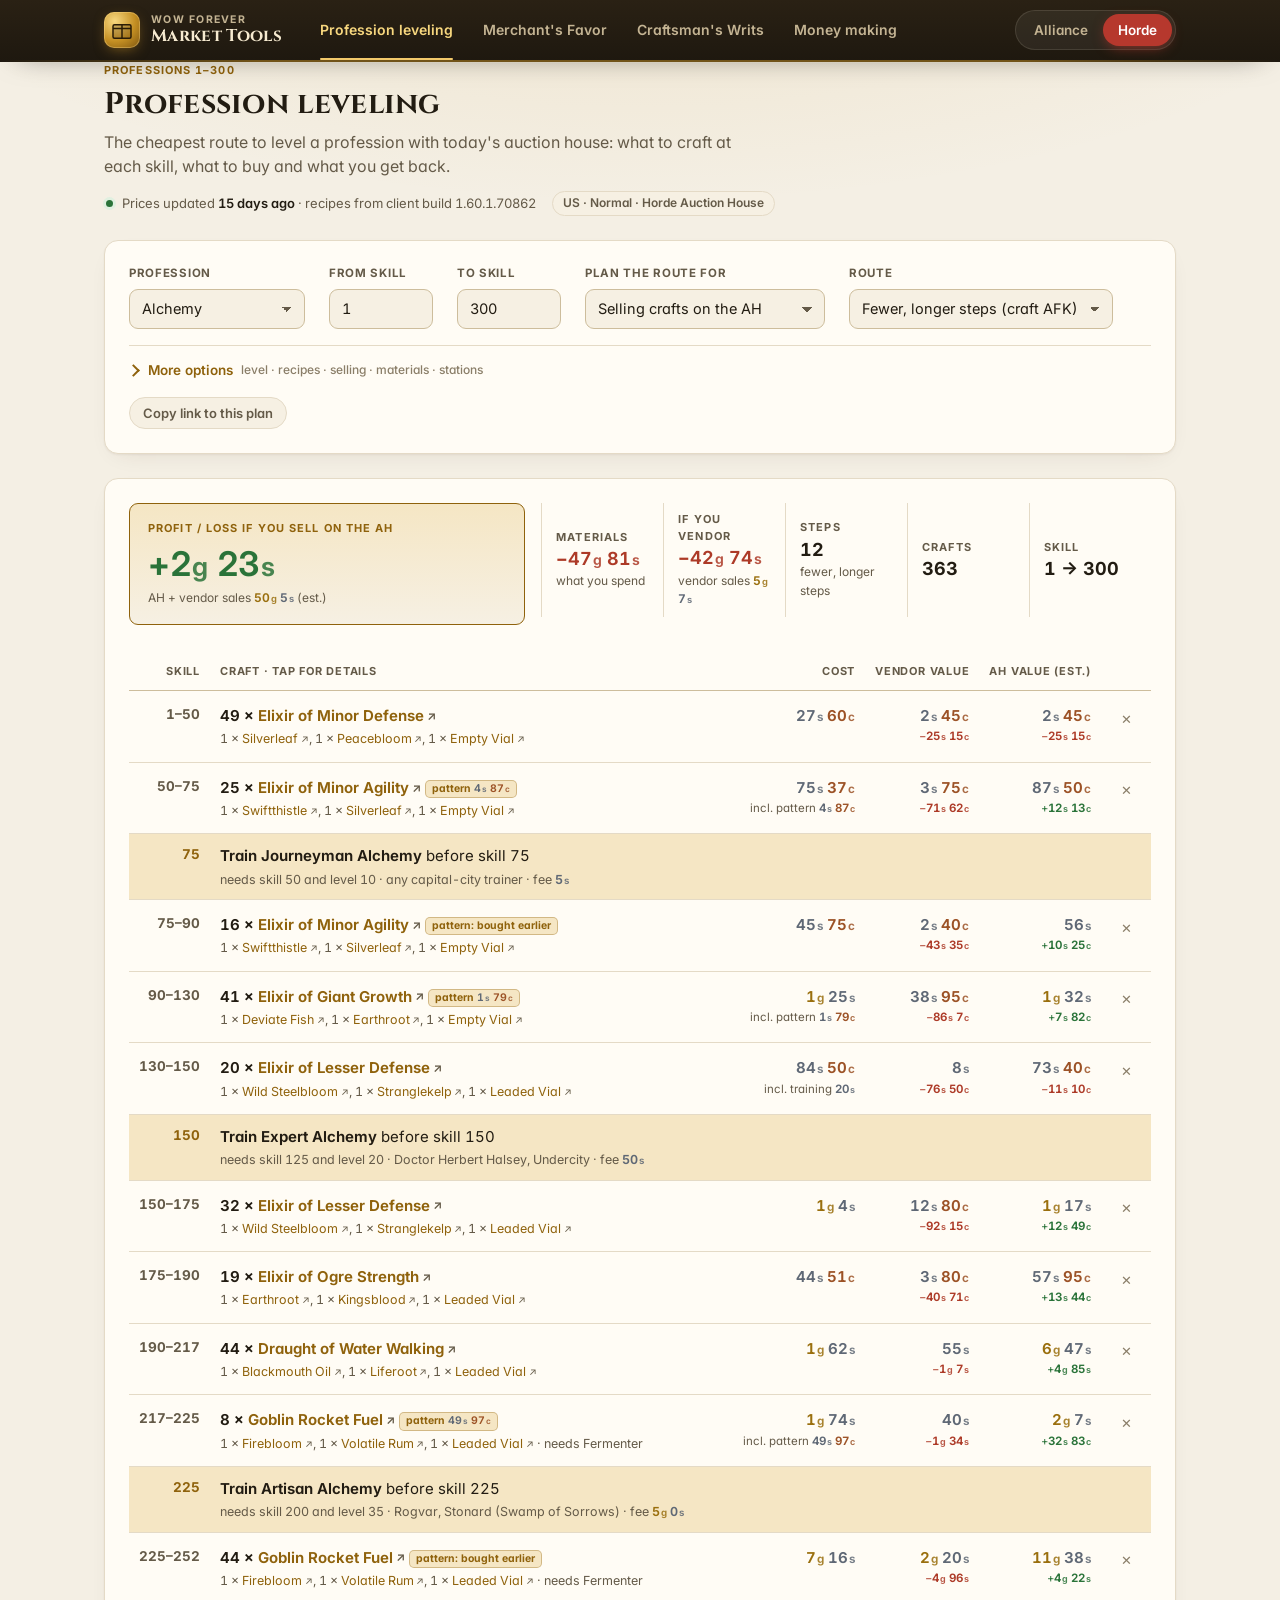
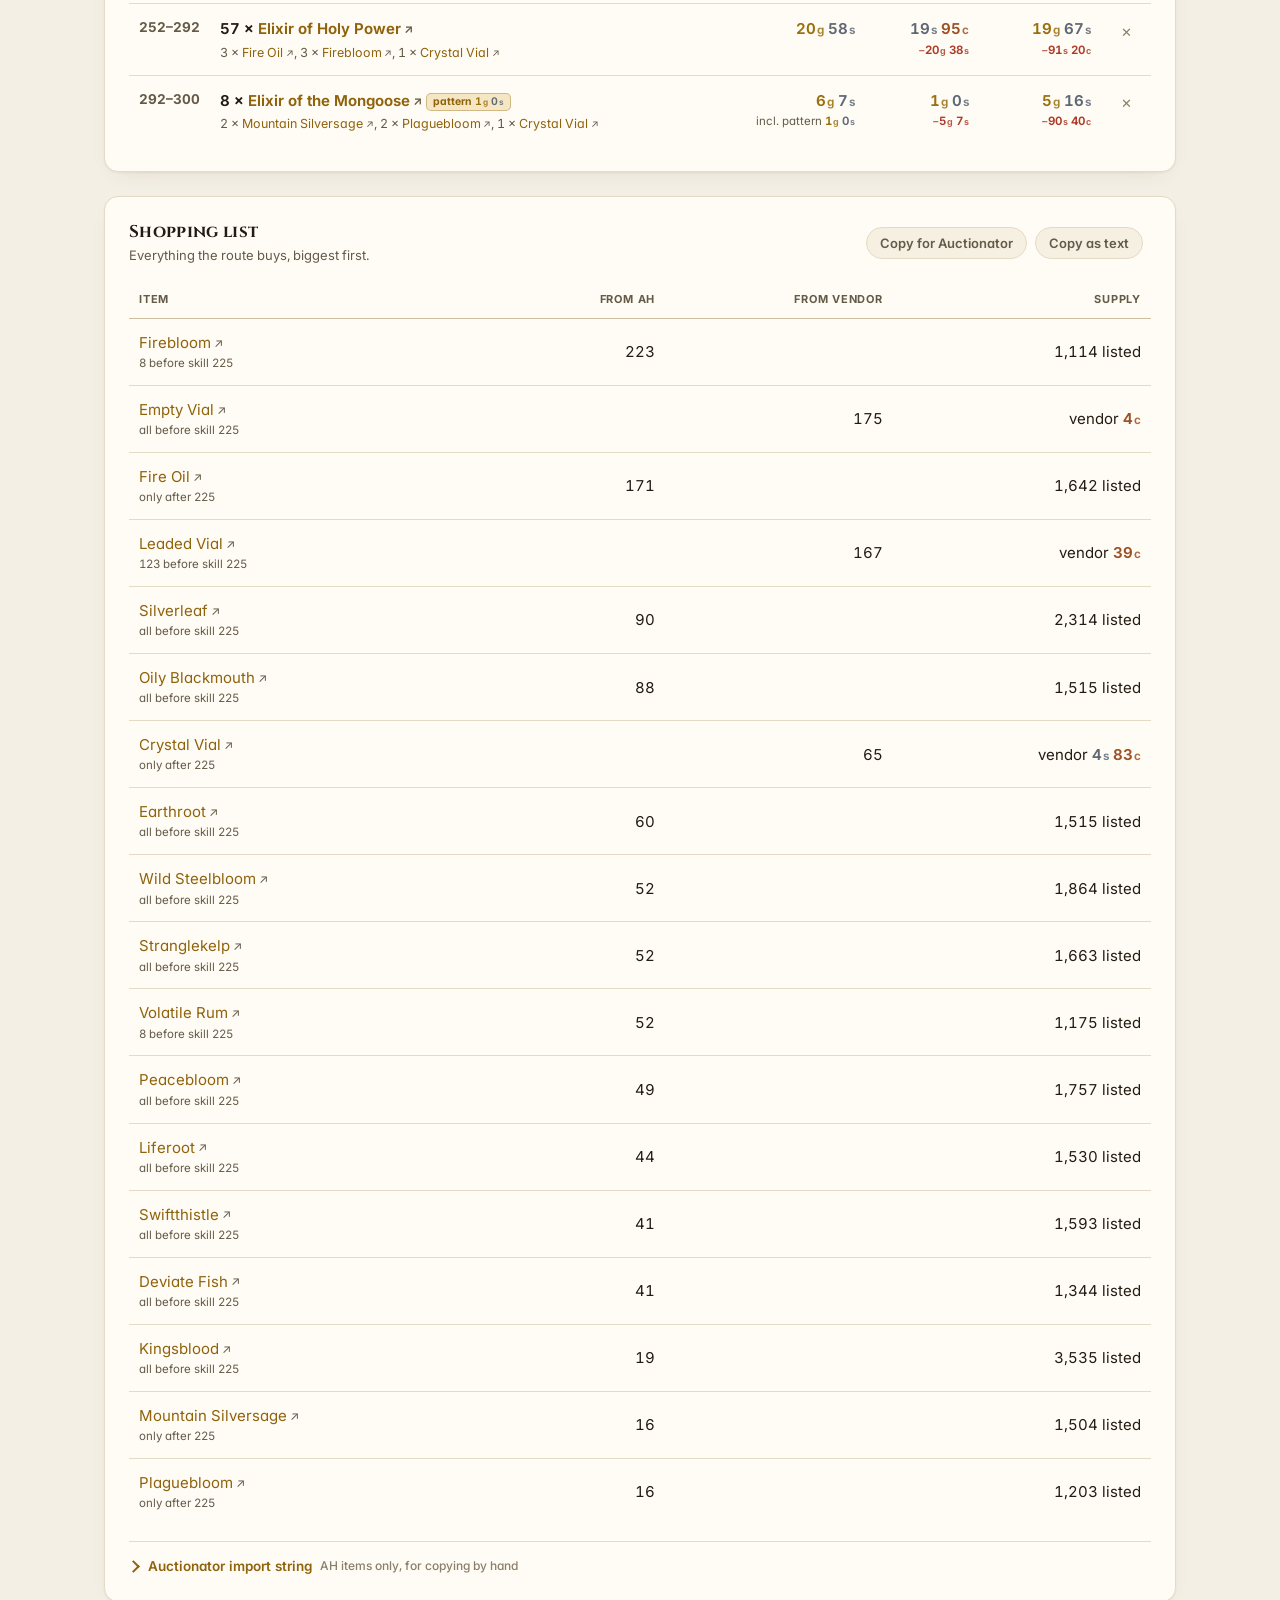
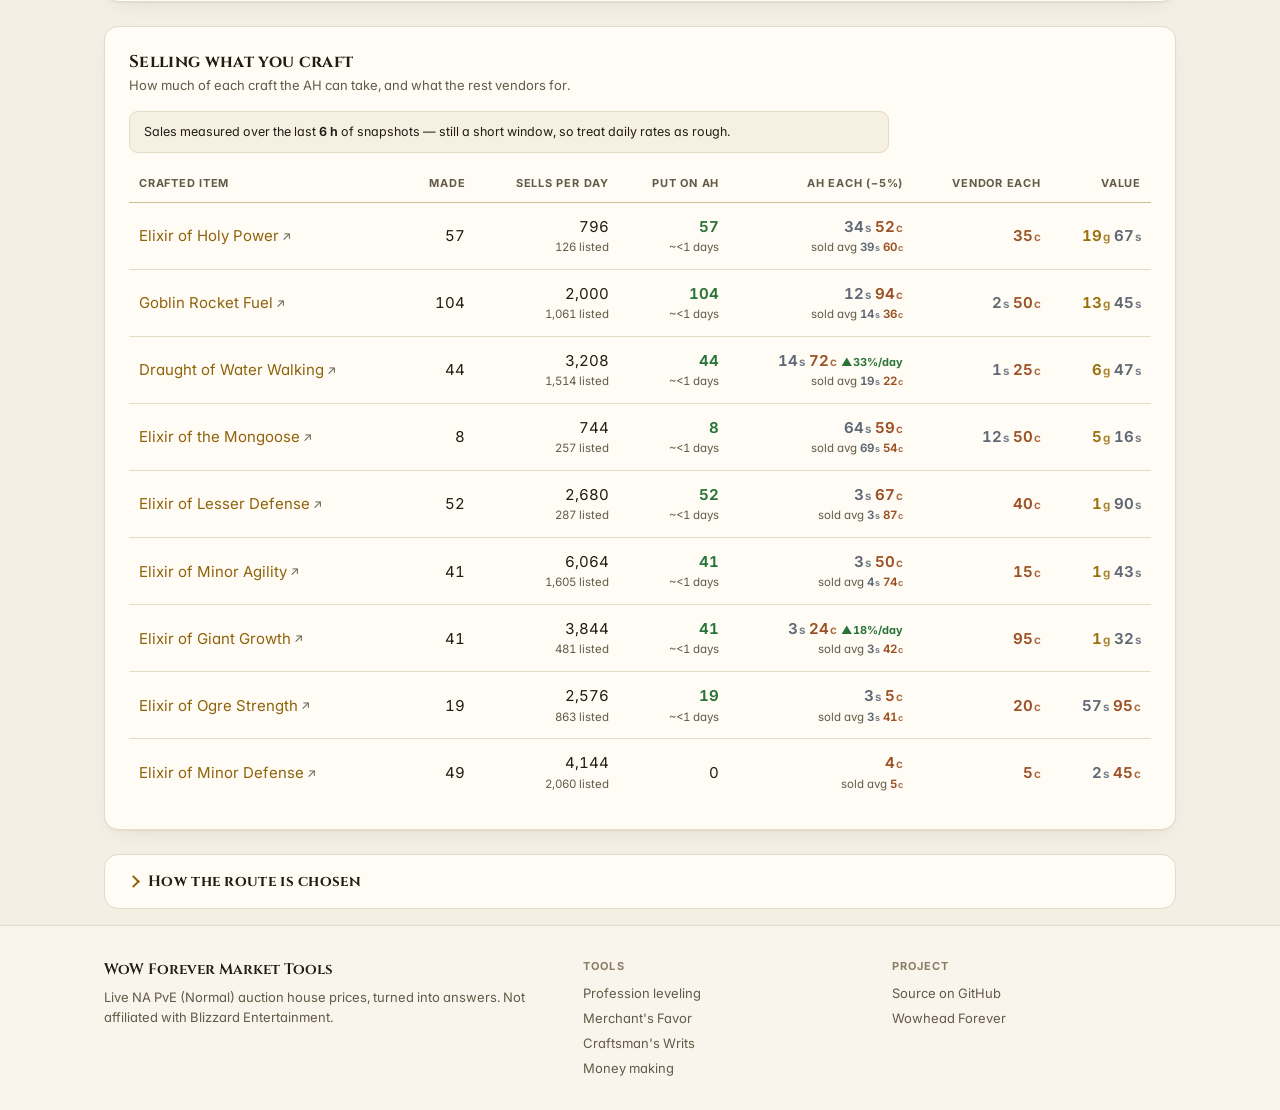
==== commit 4176266a: "Add wowauctions.net price-history links next to item links fork.js adds a small ↗ after every Wowhea" ====
--- a/index.html
+++ b/index.html
@@ -235,5 +235,6 @@
   </div>
 </footer>
 <script type="module" src="leveling.js"></script>
+<script type="module" src="fork.js"></script>
 </body>
 </html>
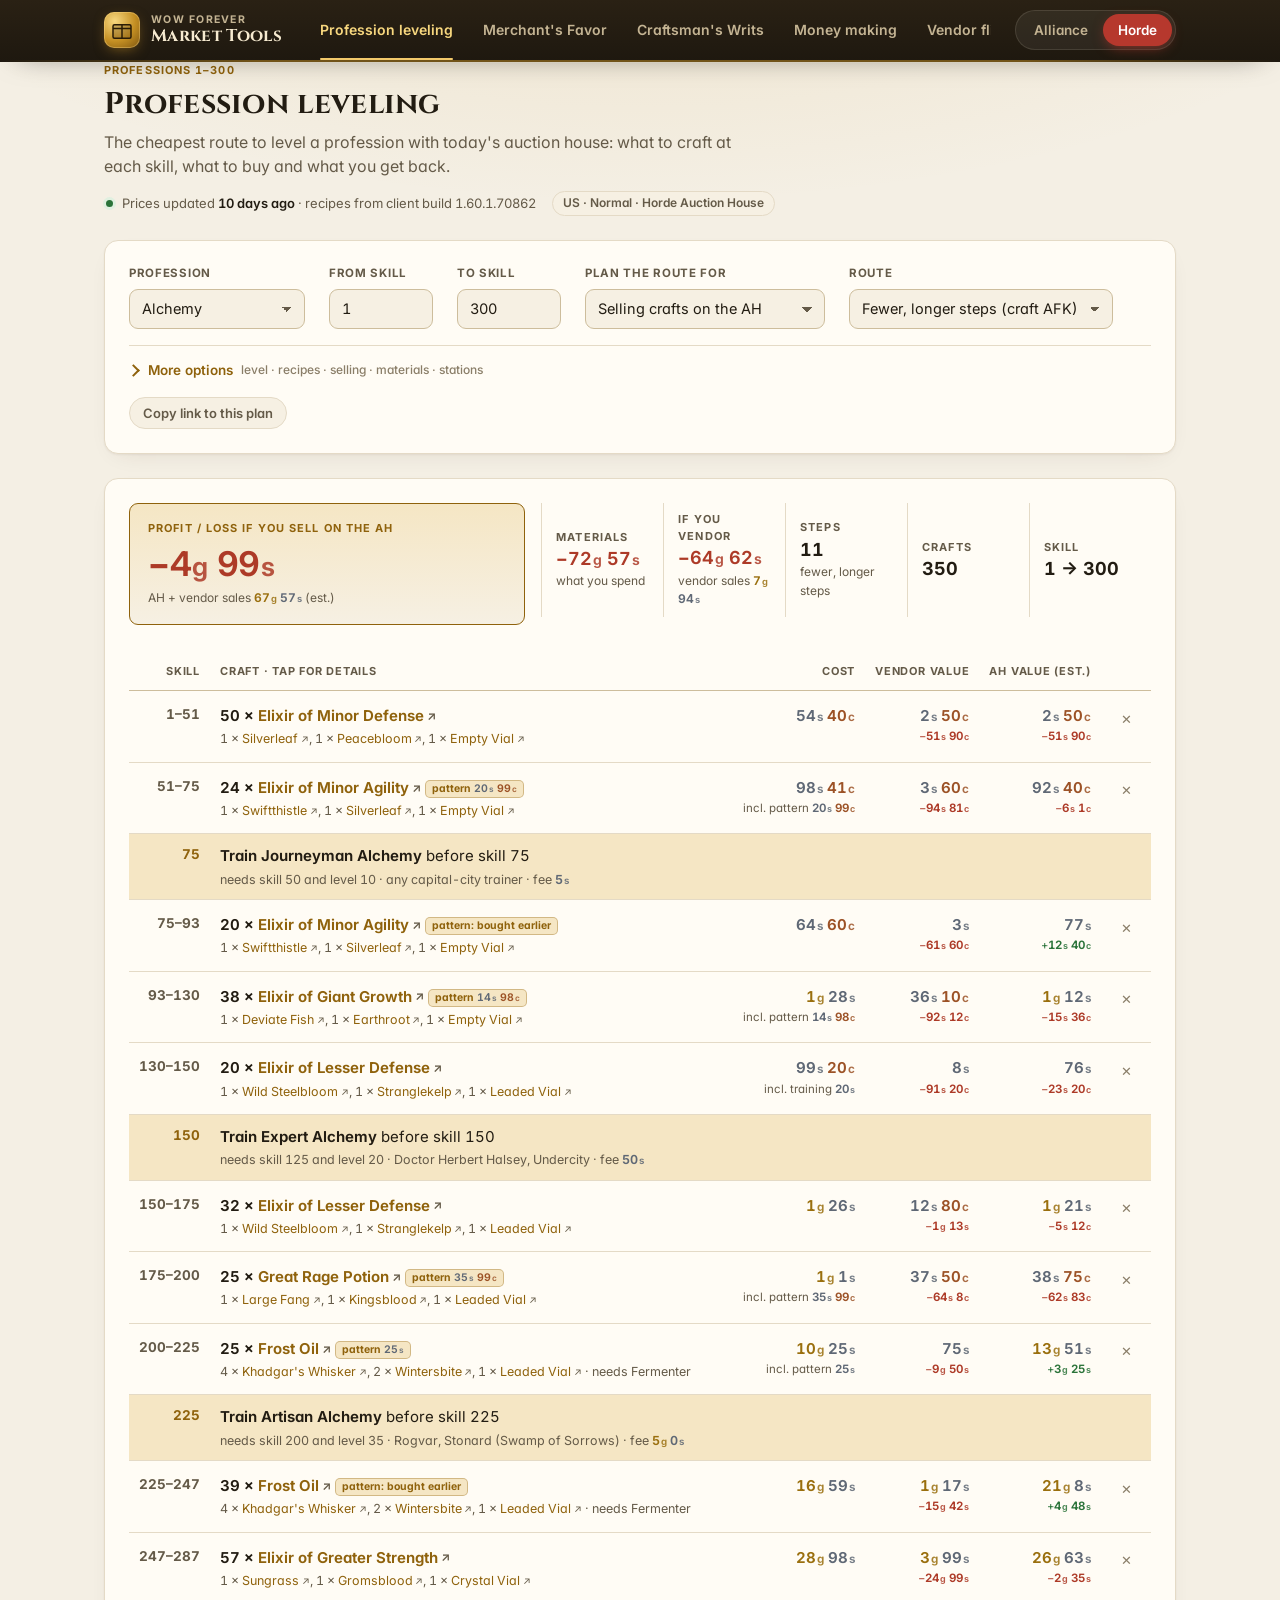
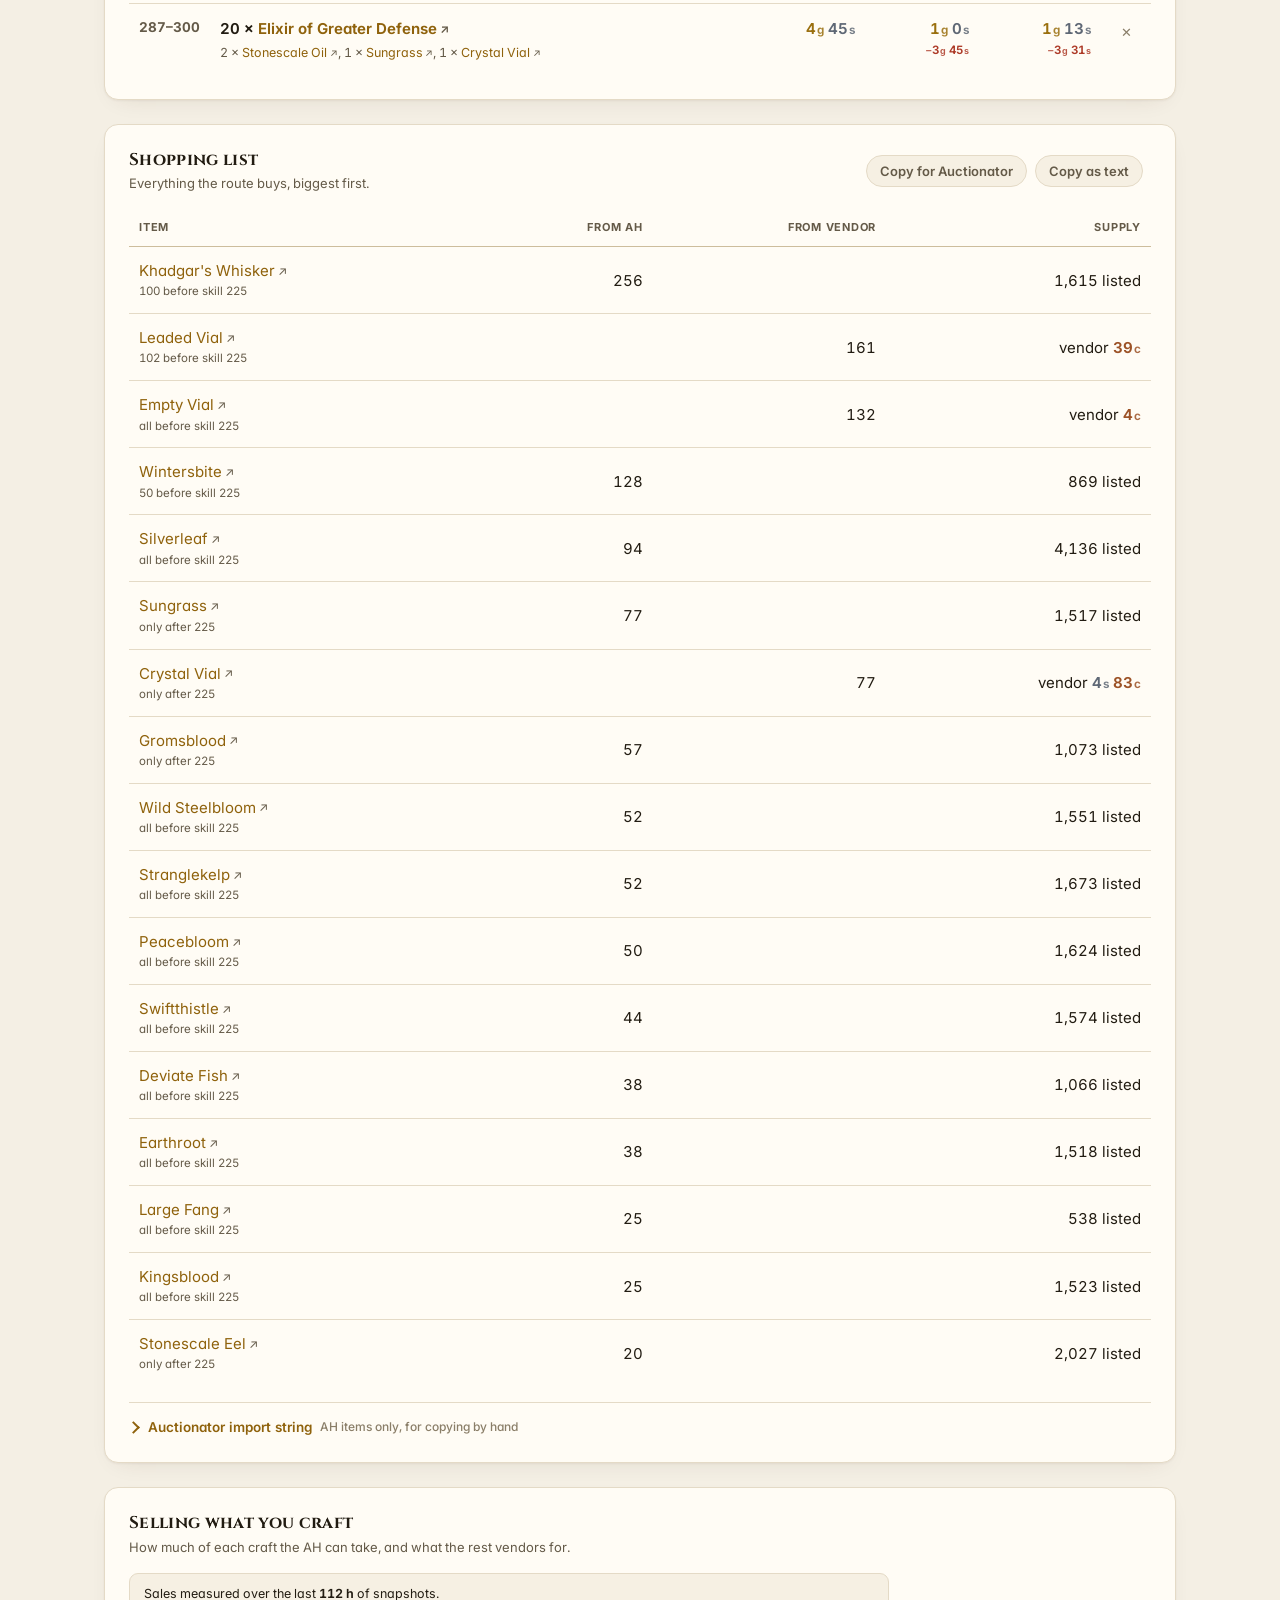
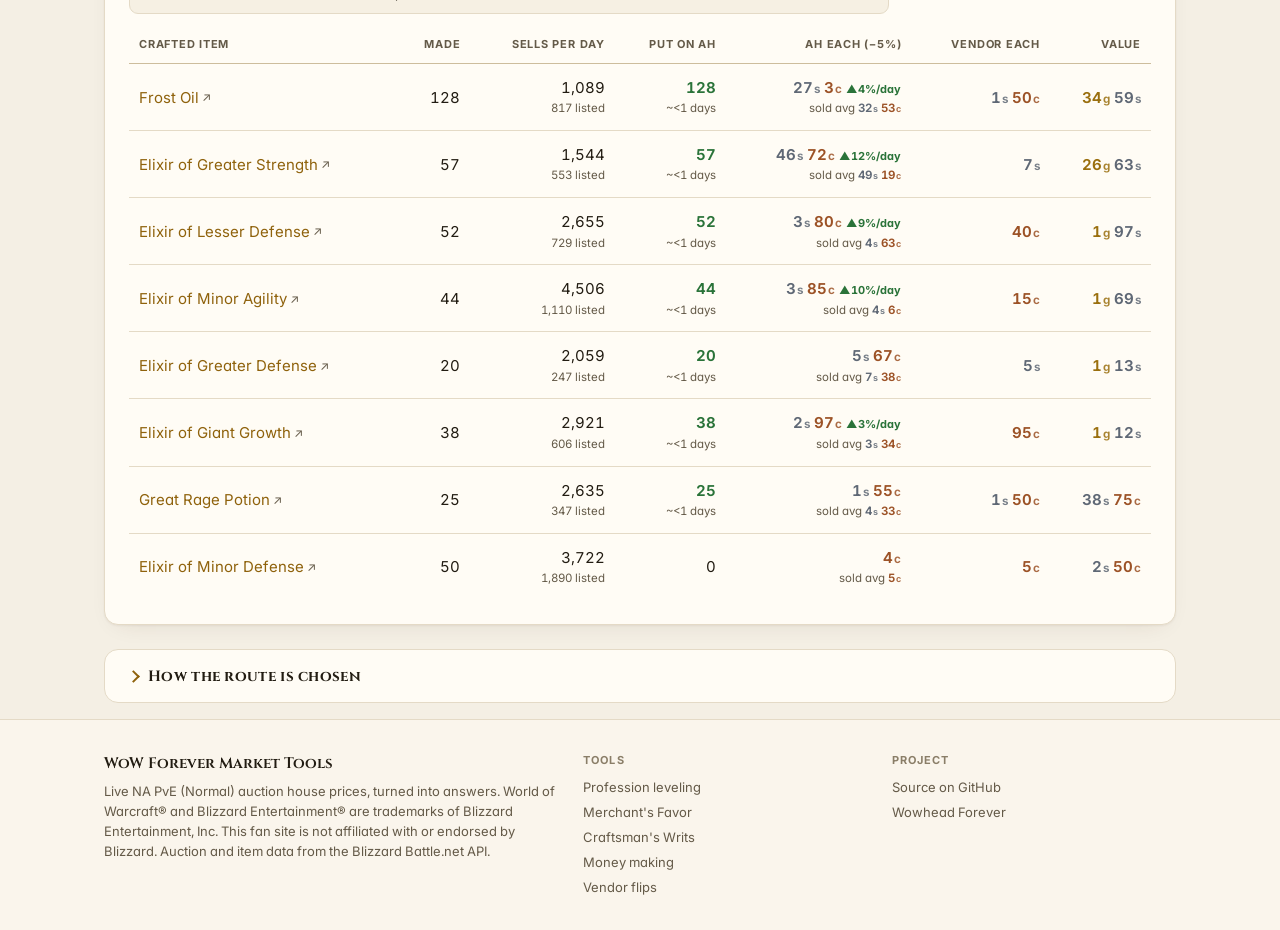
==== commit 4f134e0f: "Footer: Blizzard trademark notice, no-endorsement line and API data credit On all five pages; the up" ====
--- a/index.html
+++ b/index.html
@@ -221,7 +221,7 @@
   <div class="wrap foot">
     <div>
       <b>WoW Forever Market Tools</b>
-      <p>Live NA PvE (Normal) auction house prices, turned into answers. Not affiliated with Blizzard Entertainment.</p>
+      <p>Live NA PvE (Normal) auction house prices, turned into answers. World of Warcraft® and Blizzard Entertainment® are trademarks of Blizzard Entertainment, Inc. This fan site is not affiliated with or endorsed by Blizzard. Auction and item data from the Blizzard Battle.net API.</p>
       <p id="updated"></p>
     </div>
     <nav aria-label="Tools (footer)">
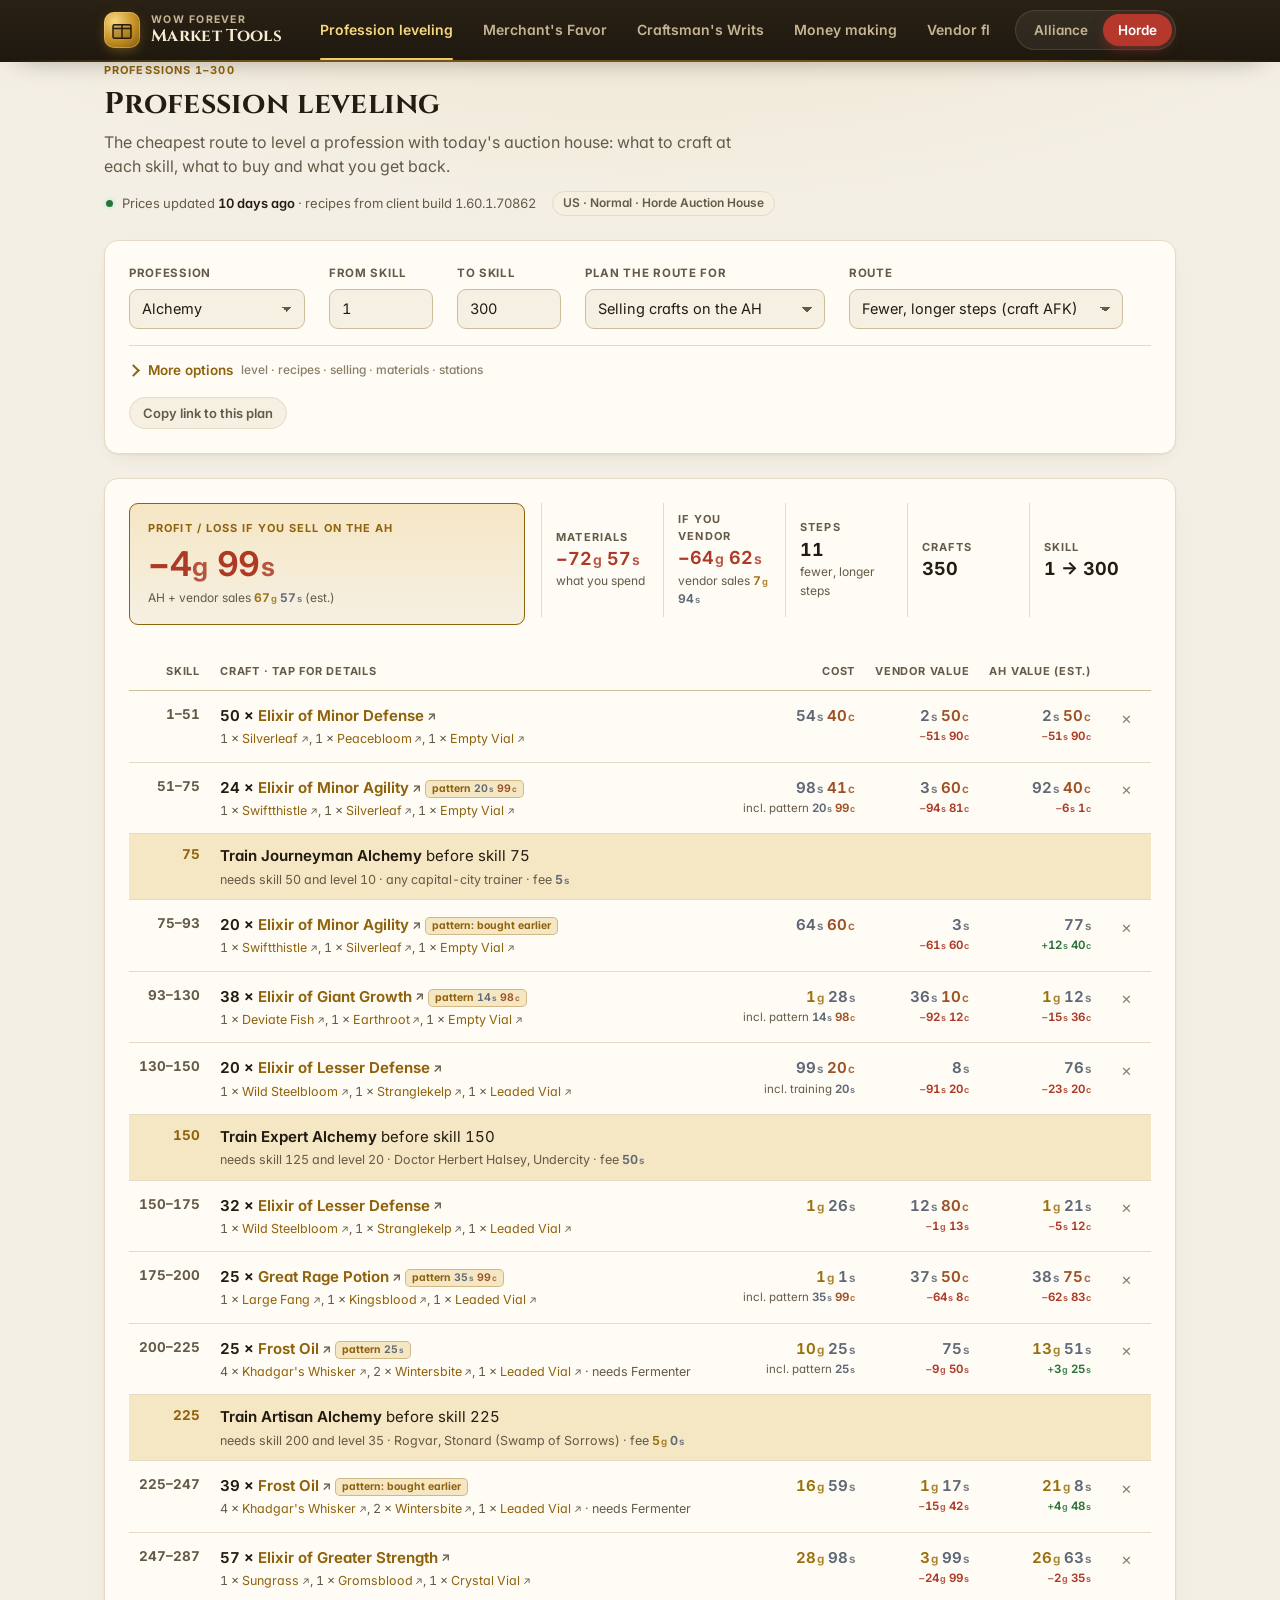
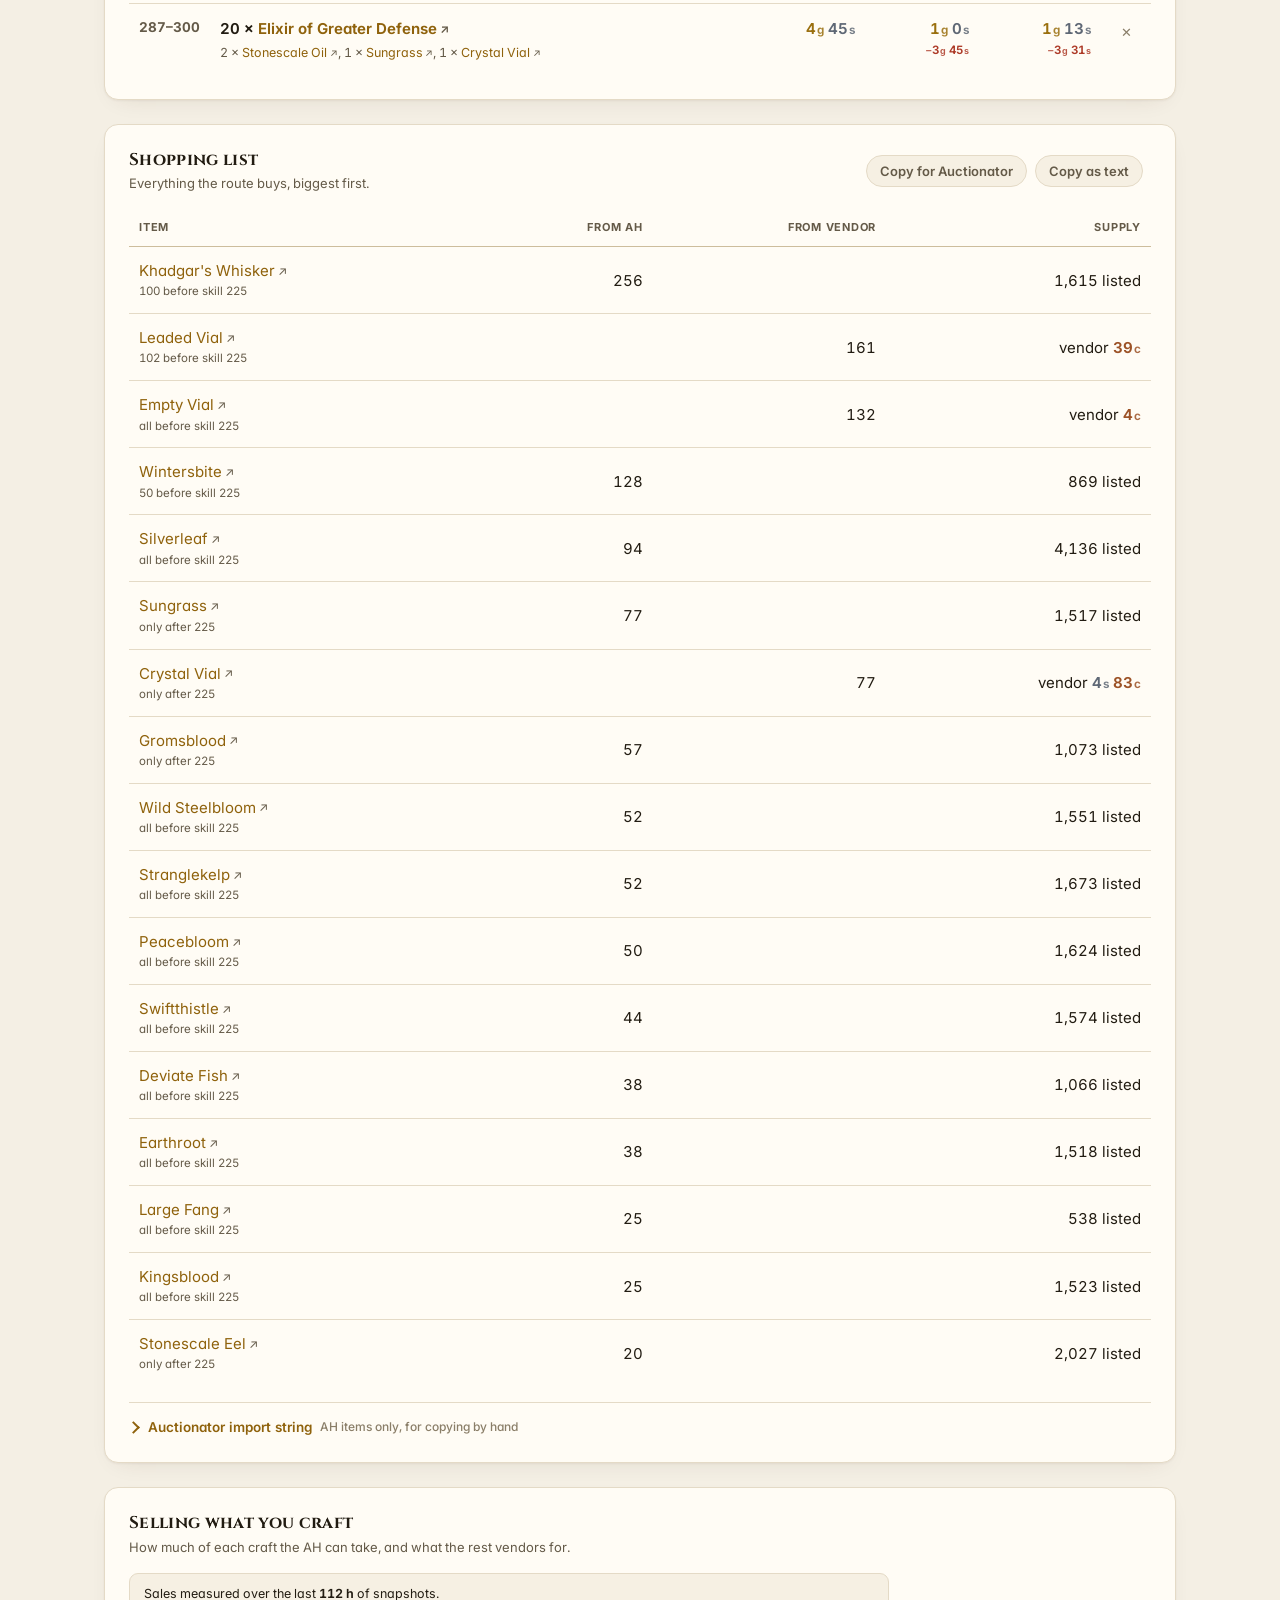
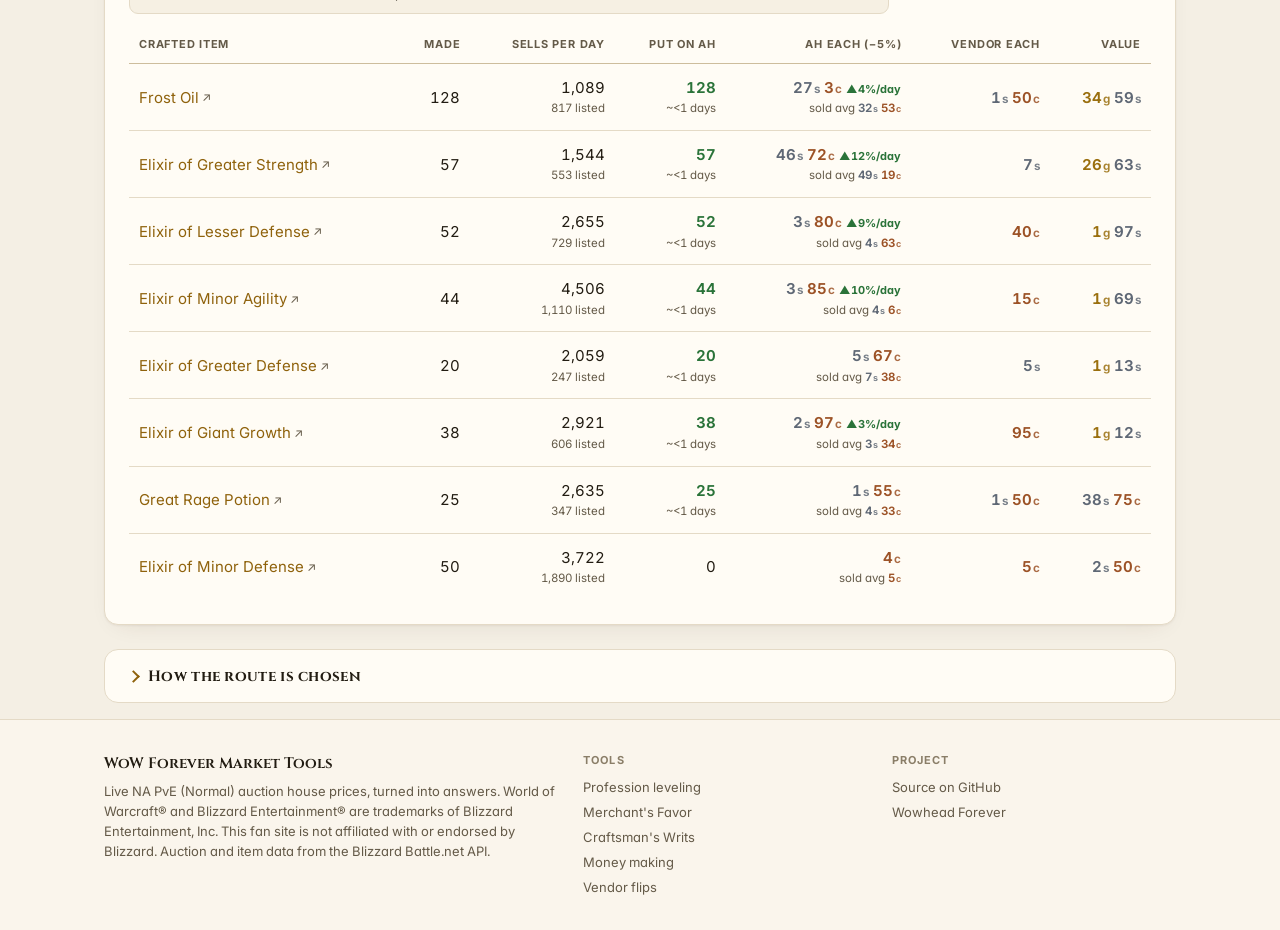
==== commit daaf2015: "Sync with AidVir/wow-forever-favor (b761557) Keeps this fork's NA PvE prices, houses and wording." ====
--- a/index.html
+++ b/index.html
@@ -56,9 +56,11 @@
         <select id="mode">
           <option value="afk">Fewer, longer steps (craft AFK)</option>
           <option value="profit">Most profit (switch often)</option>
+          <option value="quick">Fast AH sales (sell within a day)</option>
         </select>
       </div>
     </div>
+    <p class="hint" id="quickHint" hidden>Fast AH sales always plans for selling on the AH within about a day, a little under the cheapest listing, and vendoring what won't sell by then.</p>
     <details class="more" data-remember="lv-more">
       <summary>More options <small>level · recipes · selling · materials · stations</small></summary>
       <div class="opt-group">
@@ -194,7 +196,7 @@
     <summary>How the route is chosen</summary>
     <p>Each skill point uses the recipe with the lowest expected cost per point right now. Orange always gives a point; yellow and green give one with chance (grey − skill) ÷ (grey − yellow). Each step's details show its thresholds as <span class="o">yellow</span> <span class="y">green</span> <span class="gr">grey</span>.</p>
     <p>Open a step to see its alternative: the next-cheapest recipe at that point, how much more (or less) it would cost over the same skill points, and a "Use it instead" button that drops the current recipe and re-plans.</p>
-    <p>"Route" picks one of two modes. <b>Fewer, longer steps</b> (the default) is for queueing big batches and crafting AFK: it skips slow recipes (over 3 crafts per point) whenever a faster one costs at most twice as much, and picks each new recipe by its average cost over the whole run it can cover before it gets slow, plus a penalty for each extra step, so recipes that stay orange and yellow for many points win. It stays on that recipe until it gets slow unless another one is much cheaper (by about half of what a point costs there) for at least 15 points, merges steps of under 5 points into a neighbour when that costs little, and counts AH sales 10% lower since they're an estimate. That usually gives 9–15 steps for 1–300 instead of 20–30, and the summary shows how much more it costs than the other mode. <b>Most profit</b> switches to whatever recipe is cheapest at every point, even for a few crafts and slow ones. Either way every craft costs the time value you set (5 silver by default), so the route prefers fewer crafts.</p>
+    <p>"Route" picks one of two modes. <b>Fewer, longer steps</b> (the default) is for queueing big batches and crafting AFK: it skips slow recipes (over 3 crafts per point) whenever a faster one costs at most twice as much, and picks each new recipe by its average cost over the whole run it can cover before it gets slow, plus a penalty for each extra step, so recipes that stay orange and yellow for many points win. It stays on that recipe until it gets slow unless another one is much cheaper (by about half of what a point costs there) for at least 15 points, merges steps of under 5 points into a neighbour when that costs little, and counts AH sales 10% lower since they're an estimate. That usually gives 9–15 steps for 1–300 instead of 20–30, and the summary shows how much more it costs than the other mode. <b>Most profit</b> switches to whatever recipe is cheapest at every point, even for a few crafts and slow ones. <b>Fast AH sales</b> keeps the fewer, longer steps but plans for getting your gold back within about a day: it always sells on the AH (so "Plan the route for" and "Time to sell" are locked), counts only what the AH takes within a day at your half share, priced 3% under the lower of the cheapest listing and the average sold price, gives you less where more than a day of supply is listed and nothing where it's over 4 days or under 2 sell a day, and vendors the rest. Among similar costs it prefers crafts that sell faster (a sale counts 40% less per day it takes). It usually nets less than the other modes, often about break-even or a small loss, but ties up less gold, each step says how soon its output sells, and the summary shows what the other modes would net selling over your "Time to sell". Either way every craft costs the time value you set (5 silver by default), so the route prefers fewer crafts.</p>
     <p>What you make is kept for later steps when a later recipe needs it (blasting powder for bombs, bolts for tailoring, grinding stones for weapons), like the written guides do: those steps say "keep N for later" and "uses N from earlier steps", and the route plans twice so it knows which reagents are worth making early for skill points. Tools are bought or crafted once, the first time a step needs them: Blacksmith Hammer from a vendor, Arclight Spanner and Gyromatic Micro-Adjustor crafted, and the runed rods every enchant needs.</p>
     <p>Patterns: "Trainer + patterns on AH / vendor / quest" uses patterns you can actually get (vendor prices and NPCs are Classic data; quest patterns such as the Imperial Plate plans count as free). "All patterns" assumes you have every pattern, including drops and new Forever patterns whose source we don't know yet.</p>
     <p>The route stops at each rank cap (75, 150, 225) and shows where to train the next rank. Journeyman needs character level 10, Expert level 20, Artisan level 35, so a lower "Character level" ends the route at the last rank you can train.</p>
